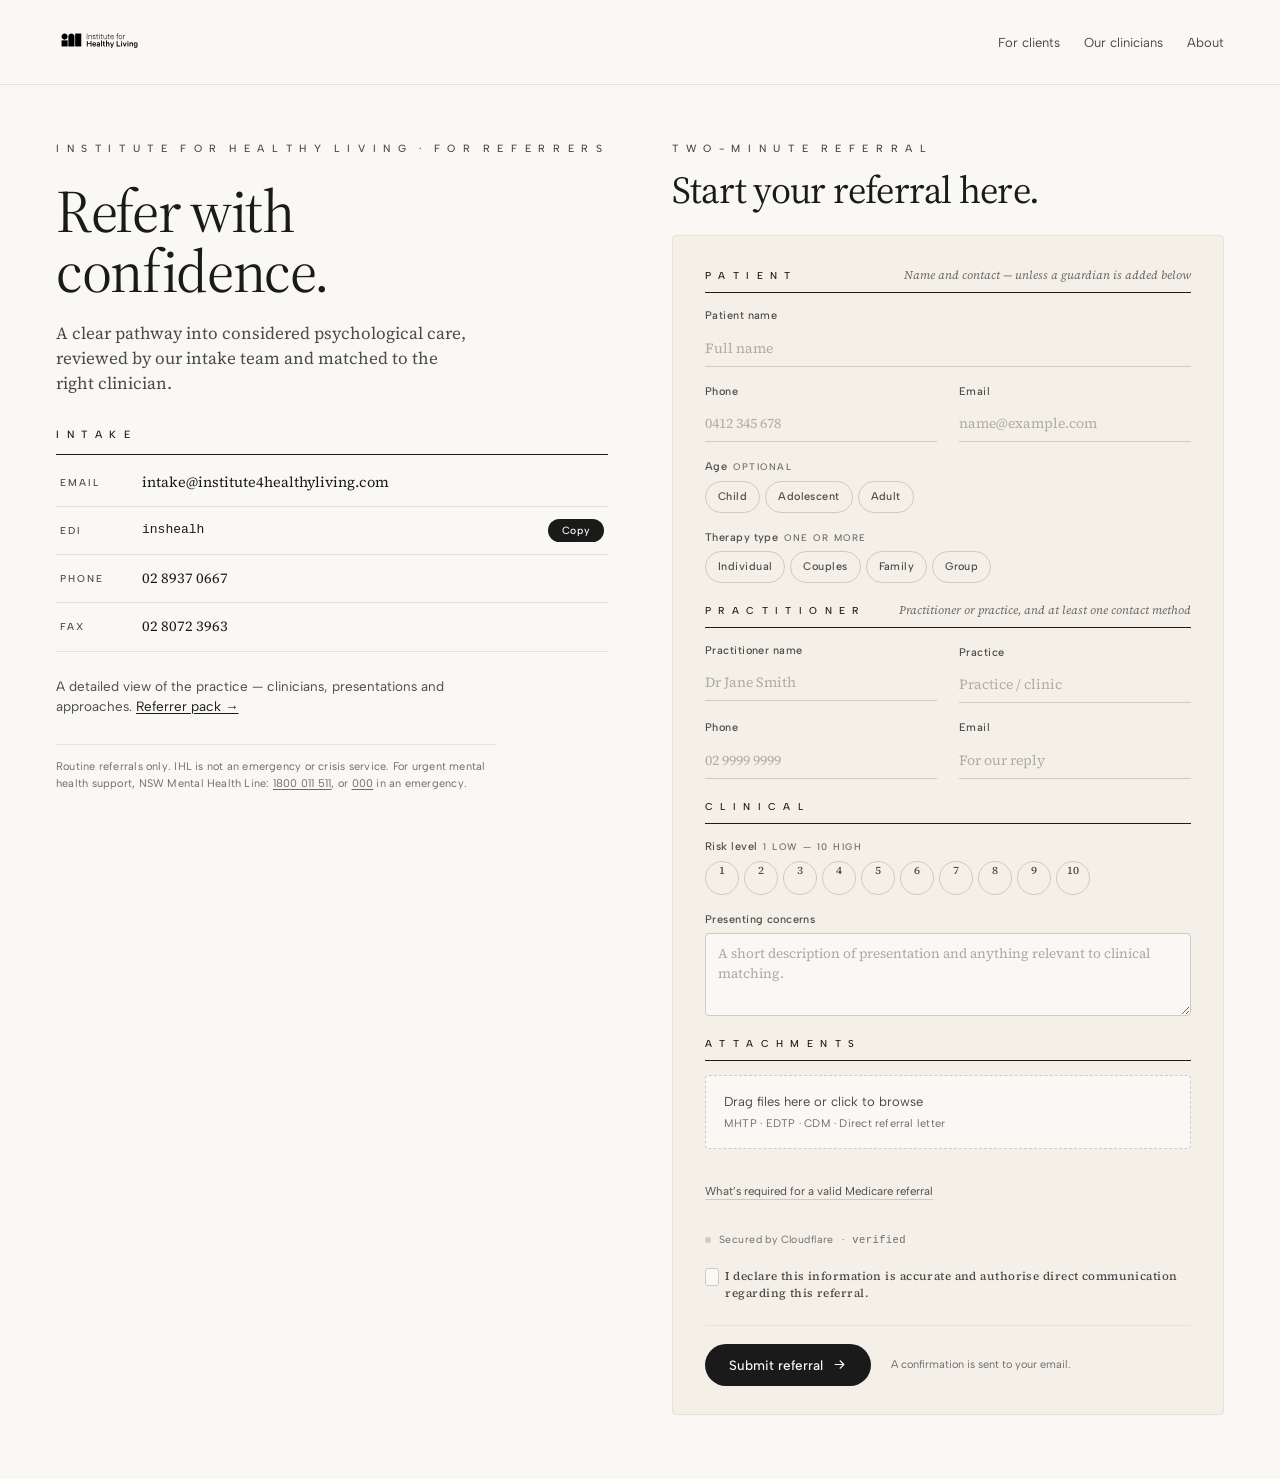
==== index.html @ da4ede5f "Add files via upload" ====
<!doctype html>
<html lang="en-AU">
<head>
<meta charset="utf-8" />
<meta name="viewport" content="width=device-width, initial-scale=1" />
<title>For Referrers — Institute for Healthy Living</title>
<meta name="description" content="A clinical psychology group practice in Bondi Junction. Refer with confidence — a clear pathway into considered psychological care, reviewed by our intake team." />
<link rel="stylesheet" href="colors_and_type.css" />
<script src="https://challenges.cloudflare.com/turnstile/v0/api.js" async defer></script>
<style>
  html, body { margin: 0; background: var(--ihl-paper); }
  body { font-family: var(--sans); color: var(--ihl-ink); }

  .page { min-height: 100vh; max-width: 1320px; margin: 0 auto; }

  .nav { display: flex; align-items: center; justify-content: space-between; padding: 28px 56px 24px; border-bottom: 1px solid var(--ihl-rule); }
  .nav img { height: 24px; }
  .nav nav { display: flex; gap: 24px; }
  .nav nav a { font-size: 13px; color: var(--ihl-ink-soft); text-decoration: none; transition: color 180ms; }
  .nav nav a:hover { color: var(--ihl-ink); }

  .grid { display: grid; grid-template-columns: 1fr 1fr; gap: 64px; padding: 56px 56px 64px; }

  /* LEFT */
  .eyebrow { font-size: 10.5px; letter-spacing: 0.22em; text-transform: uppercase; color: var(--ihl-ink-soft); font-weight: 500; }
  .left .eyebrow { margin-bottom: 24px; }
  .left h1 { font-family: var(--serif); font-weight: 400; font-size: 60px; line-height: 1.0; letter-spacing: -0.022em; margin: 0 0 20px; }
  .left .lede { font-family: var(--serif); font-size: 17px; line-height: 1.45; color: var(--ihl-ink-soft); max-width: 440px; margin: 0 0 32px; }

  .panel { margin-bottom: 24px; }
  .panel-head { font-size: 10.5px; letter-spacing: 0.22em; text-transform: uppercase; font-weight: 500; padding-bottom: 10px; border-bottom: 1px solid var(--ihl-ink); margin-bottom: 4px; }
  .row { display: grid; grid-template-columns: 70px 1fr auto; gap: 12px; padding: 12px 4px; border-bottom: 1px solid var(--ihl-rule); align-items: center; text-decoration: none; color: var(--ihl-ink); cursor: pointer; transition: padding 180ms; }
  .row:hover { padding-left: 8px; }
  .row--copy { cursor: default; }
  .row--copy:hover { padding-left: 4px; }
  .row-label { font-size: 10px; letter-spacing: 0.2em; text-transform: uppercase; color: var(--ihl-ink-soft); font-weight: 500; }
  .row-val { font-family: var(--serif); font-size: 14.5px; }
  .row-val--mono { font-family: var(--mono, ui-monospace, Menlo, monospace); font-size: 13px; }
  .copy-btn {
    background: var(--ihl-ink); color: var(--ihl-paper);
    border: 0; cursor: pointer;
    padding: 5px 12px; border-radius: 999px;
    font-size: 10.5px; font-weight: 500; letter-spacing: 0.06em;
    font-family: var(--sans);
    transition: background 180ms;
    min-width: 56px;
  }
  .copy-btn:hover { background: #000; }

  .pack { font-size: 13.5px; color: var(--ihl-ink-soft); margin: 4px 0 28px; line-height: 1.5; max-width: 440px; }
  .pack a { color: var(--ihl-ink); text-decoration: underline; text-underline-offset: 2px; text-decoration-thickness: 1px; }

  .boundary { padding-top: 14px; border-top: 1px solid var(--ihl-rule); max-width: 440px; font-size: 11px; line-height: 1.5; letter-spacing: 0.02em; color: var(--ihl-ink-mute); }
  .boundary a { color: inherit; text-decoration: underline; text-underline-offset: 2px; }
  .boundary a:hover { color: var(--ihl-ink); }

  /* RIGHT — FORM */
  .form-head { margin-bottom: 24px; }
  .form-eyebrow { font-size: 10.5px; letter-spacing: 0.22em; text-transform: uppercase; color: var(--ihl-ink-soft); font-weight: 500; margin-bottom: 14px; }
  .form-head h2 { font-family: var(--serif); font-weight: 400; font-size: 38px; line-height: 1.05; letter-spacing: -0.02em; margin: 0; }

  form { display: grid; grid-template-columns: 1fr 1fr; column-gap: 22px; row-gap: 16px;
    background: var(--ihl-paper-deep); padding: 28px 32px; border-radius: 4px; border: 1px solid var(--ihl-rule); }
  .f-head { grid-column: 1 / -1; padding-top: 4px; padding-bottom: 8px; border-bottom: 1px solid var(--ihl-ink); display: flex; align-items: baseline; justify-content: space-between; gap: 12px; flex-wrap: wrap; }
  .f-head > span:first-child { font-size: 10px; letter-spacing: 0.22em; text-transform: uppercase; color: var(--ihl-ink); font-weight: 500; }
  .f-head .f-hint { font-family: var(--serif); font-size: 11.5px; line-height: 1.3; letter-spacing: 0; text-transform: none; color: var(--ihl-ink-mute); font-style: italic; font-weight: 400; }
  .f-head + .field { margin-top: -2px; }
  .field { display: flex; flex-direction: column; gap: 5px; }
  .field--full { grid-column: 1 / -1; }
  .field label { font-size: 11px; letter-spacing: 0.04em; color: var(--ihl-ink-soft); font-weight: 500; display: inline-flex; gap: 6px; align-items: baseline; }
  .field .opt { font-size: 9.5px; letter-spacing: 0.16em; text-transform: uppercase; color: var(--ihl-ink-mute); }
  .field input[type="text"], .field input[type="tel"], .field input[type="email"] {
    background: transparent; border: 0; border-bottom: 1px solid var(--ihl-rule-strong);
    padding: 8px 0; font-family: var(--serif); font-size: 14px; color: var(--ihl-ink);
    outline: none; transition: border-color 180ms;
  }
  .field input::placeholder { color: var(--ihl-ink-mute); opacity: 0.5; }
  .field input:focus { border-bottom-color: var(--ihl-ink); }

  .seg { display: inline-flex; gap: 5px; flex-wrap: wrap; }
  .chip { display: inline-flex; padding: 6px 12px; border: 1px solid var(--ihl-rule-strong); border-radius: 999px; font-size: 11.5px; color: var(--ihl-ink-soft); cursor: pointer; transition: 180ms; }
  .chip input { display: none; }
  .chip:hover { border-color: var(--ihl-ink); color: var(--ihl-ink); }
  .chip:has(input:checked) { background: var(--ihl-ink); color: var(--ihl-paper); border-color: var(--ihl-ink); }

  .risk { display: flex; gap: 5px; flex-wrap: wrap; }
  .risk-chip { display: inline-flex; align-items: center; justify-content: center; width: 34px; height: 34px; border: 1px solid var(--ihl-rule-strong); border-radius: 999px; font-family: var(--serif); font-size: 13px; color: var(--ihl-ink-soft); cursor: pointer; transition: 180ms; }
  .risk-chip input { display: none; }
  .risk-chip:hover { border-color: var(--ihl-ink); color: var(--ihl-ink); }
  .risk-chip:has(input:checked) { background: var(--ihl-ink); color: var(--ihl-paper); border-color: var(--ihl-ink); }

  .field textarea {
    background: var(--ihl-paper); border: 1px solid var(--ihl-rule-strong); padding: 10px 12px;
    font-family: var(--serif); font-size: 13.5px; line-height: 1.5; color: var(--ihl-ink);
    outline: none; border-radius: 4px; resize: vertical; min-height: 80px; transition: border-color 180ms;
  }
  .field textarea::placeholder { color: var(--ihl-ink-mute); opacity: 0.55; }
  .field textarea:focus { border-color: var(--ihl-ink); }

  .drop { display: flex; align-items: center; gap: 10px; cursor: pointer; background: var(--ihl-paper); border: 1px dashed var(--ihl-rule-strong); border-radius: 4px; padding: 16px 18px; color: var(--ihl-ink-soft); transition: 180ms; }
  .drop:hover, .drop.is-drag { border-color: var(--ihl-ink); color: var(--ihl-ink); }
  .drop-1 { font-size: 13px; }
  .drop-2 { font-size: 11px; color: var(--ihl-ink-mute); letter-spacing: 0.02em; margin-top: 2px; }
  .files { list-style: none; margin: 8px 0 0; padding: 0; display: flex; flex-direction: column; gap: 3px; }
  .files li { display: flex; justify-content: space-between; padding: 5px 10px; background: var(--ihl-paper); border: 1px solid var(--ihl-rule); border-radius: 4px; font-size: 12px; }
  .files button { background: transparent; border: 0; cursor: pointer; color: var(--ihl-ink-mute); font-size: 15px; line-height: 1; }
  .files button:hover { color: var(--ihl-ink); }

  .guide { margin: 10px 0 0; }
  .guide summary { list-style: none; cursor: pointer; display: inline-block; font-size: 11.5px; color: var(--ihl-ink-soft); padding: 3px 0; }
  .guide summary::-webkit-details-marker { display: none; } .guide summary::marker { content: ""; }
  .guide summary span { border-bottom: 1px solid var(--ihl-rule-strong); padding-bottom: 1px; transition: border-color 180ms; }
  .guide summary:hover span { border-bottom-color: var(--ihl-ink); }
  .guide-body { margin-top: 10px; padding: 14px 18px; background: var(--ihl-paper); border-radius: 4px; max-width: 540px; }
  .guide-body p { margin: 0 0 8px; font-family: var(--serif); font-size: 13px; line-height: 1.5; color: var(--ihl-ink); }
  .guide-refs { margin: 10px 0 0 !important; padding-top: 10px; border-top: 1px solid var(--ihl-rule); font-family: var(--sans) !important; font-size: 11px !important; color: var(--ihl-ink-mute) !important; letter-spacing: 0.02em; }
  .guide-refs a { color: var(--ihl-ink); text-decoration: underline; text-underline-offset: 2px; }

  /* Confirmation block — ack checkbox + visible turnstile */
  .turnstile-row { display: flex; flex-direction: column; align-items: flex-start; gap: 8px; margin-top: 4px; }
  .cf-turnstile { min-height: 0; }
  .sec-meta {
    display: inline-flex; align-items: center; gap: 8px;
    font-size: 10.5px; letter-spacing: 0.04em;
    color: var(--ihl-ink-mute); font-family: var(--sans);
  }
  .sec-meta::before {
    content: ""; display: inline-block; width: 6px; height: 6px;
    border-radius: 999px; background: var(--ihl-rule-strong);
  }
  .sec-meta.is-verified::before { background: #2D4E37; }
  .sec-meta .ip { font-family: var(--mono, ui-monospace, Menlo, monospace); }

  /* Guardian section — shown only for child / adolescent */
  .guardian { display: none; }
  .guardian.is-shown { display: contents; }

  /* Risk 7+ notice */
  .risk-notice {
    display: none;
    margin: 10px 0 0;
    padding: 10px 14px;
    background: var(--ihl-paper);
    border: 1px solid var(--ihl-rule-strong);
    border-left: 3px solid var(--ihl-ink);
    border-radius: 0 4px 4px 0;
    font-family: var(--serif);
    font-size: 12px;
    line-height: 1.45;
    color: var(--ihl-ink);
  }
  .risk-notice.is-shown { display: block; }
  .risk-notice strong { font-weight: 500; }

  .ack {
    display: grid;
    grid-template-columns: 20px 1fr;
    gap: 12px;
    align-items: flex-start;
    cursor: pointer;
    padding: 2px 0;
  }
  .ack input[type="checkbox"] { position: absolute; opacity: 0; width: 20px; height: 20px; cursor: pointer; }
  .ack-box {
    width: 18px; height: 18px;
    border: 1px solid var(--ihl-rule-strong);
    border-radius: 3px;
    background: var(--ihl-paper);
    transition: 180ms;
    display: flex; align-items: center; justify-content: center;
    margin-top: 1px;
  }
  .ack-box::after {
    content: "";
    width: 9px; height: 5px;
    border-left: 2px solid var(--ihl-paper);
    border-bottom: 2px solid var(--ihl-paper);
    transform: rotate(-45deg) translate(1px, -1px);
    opacity: 0;
    transition: opacity 120ms;
  }
  .ack:hover .ack-box { border-color: var(--ihl-ink); }
  .ack input:checked + .ack-box { background: var(--ihl-ink); border-color: var(--ihl-ink); }
  .ack input:checked + .ack-box::after { opacity: 1; }
  .ack input:focus-visible + .ack-box { outline: 2px solid var(--ihl-ink); outline-offset: 2px; }
  .ack-text { font-family: var(--serif); font-size: 11.5px; line-height: 1.5; color: var(--ihl-ink-soft); }

  /* Honeypot — visually hidden but available to bots */
  .hp { position: absolute; left: -10000px; width: 1px; height: 1px; overflow: hidden; }

  .submit-row { grid-column: 1 / -1; margin-top: 4px; padding-top: 18px; border-top: 1px solid var(--ihl-rule); display: flex; align-items: center; gap: 20px; flex-wrap: wrap; }
  .submit-btn {
    display: inline-flex; align-items: center; gap: 9px;
    background: var(--ihl-ink); color: var(--ihl-paper); border: 0; cursor: pointer;
    padding: 13px 24px; border-radius: 999px; font-size: 13.5px; font-weight: 500; font-family: var(--sans);
    transition: gap 220ms cubic-bezier(0.2,0,0,1), background 180ms;
  }
  .submit-btn:hover { background: #000; gap: 13px; }
  .submit-meta { font-size: 11px; color: var(--ihl-ink-mute); }

  .success { display: none; padding: 32px; background: var(--ihl-paper-deep); border: 1px solid var(--ihl-rule); border-radius: 4px; }
  .success.is-on { display: block; }
  .success .eyebrow { margin-bottom: 16px; }
  .success h2 { font-family: var(--serif); font-weight: 400; font-size: 32px; letter-spacing: -0.02em; margin: 0 0 12px; }
  .success p { font-family: var(--serif); font-size: 15px; line-height: 1.55; color: var(--ihl-ink-soft); margin: 0 0 10px; max-width: 480px; }
  .success .again { display: inline-block; margin-top: 14px; font-size: 13px; color: var(--ihl-ink); text-decoration: none; border-bottom: 1px solid var(--ihl-ink); padding-bottom: 2px; }
  .success .again:hover { opacity: 0.65; }
  form.is-hidden { display: none; }

  @media (max-width: 960px) {
    .grid { grid-template-columns: 1fr; gap: 48px; padding: 32px 24px 48px; }
    .nav { padding: 20px 24px; }
    .nav nav { display: none; }
    .left h1 { font-size: 48px; }
    form { grid-template-columns: 1fr; padding: 24px; }
    .field { grid-column: 1 / -1; }
  }
</style>
</head>
<body>
<div class="page">
  <header class="nav">
    <a href="/" aria-label="Institute for Healthy Living"><img src="assets/logo/IHL_Logo_Black.svg" alt="Institute for Healthy Living" /></a>
    <nav>
      <a href="/for-clients">For clients</a>
      <a href="/our-clinicians">Our clinicians</a>
      <a href="/about">About</a>
    </nav>
  </header>

  <div class="grid">
    <!-- LEFT -->
    <section class="left">
      <div class="eyebrow">I N S T I T U T E&nbsp;&nbsp;F O R&nbsp;&nbsp;H E A L T H Y&nbsp;&nbsp;L I V I N G&nbsp;&nbsp;·&nbsp;&nbsp;F O R&nbsp;&nbsp;R E F E R R E R S</div>
      <h1>Refer with<br/>confidence.</h1>
      <p class="lede">A clear pathway into considered psychological care, reviewed by our intake team and matched to the right clinician.</p>

      <div class="panel">
        <div class="panel-head">I N T A K E</div>
        <a href="mailto:intake@institute4healthyliving.com" class="row">
          <div class="row-label">Email</div>
          <div class="row-val">intake@institute4healthyliving.com</div>
        </a>
        <div class="row row--copy">
          <div class="row-label">EDI</div>
          <div class="row-val row-val--mono">inshealh</div>
          <button type="button" class="copy-btn" id="copy-edi" aria-label="Copy HealthLink EDI">Copy</button>
        </div>
        <a href="tel:+61289370667" class="row">
          <div class="row-label">Phone</div>
          <div class="row-val">02 8937 0667</div>
        </a>
        <a href="tel:+61280723963" class="row">
          <div class="row-label">Fax</div>
          <div class="row-val">02 8072 3963</div>
        </a>
      </div>

      <p class="pack">A detailed view of the practice — clinicians, presentations and approaches. <a href="pack.html" target="_blank" rel="noopener">Referrer pack →</a></p>

      <p class="boundary">Routine referrals only. IHL is not an emergency or crisis service. For urgent mental health support, NSW Mental Health Line: <a href="tel:1800011511">1800&nbsp;011&nbsp;511</a>, or <a href="tel:000">000</a> in an emergency.</p>
    </section>

    <!-- RIGHT — FORM -->
    <section class="right">
      <header class="form-head">
        <div class="form-eyebrow">T W O&nbsp;-&nbsp;M I N U T E&nbsp;&nbsp;R E F E R R A L</div>
        <h2>Start your referral here.</h2>
      </header>

      <form id="referral-form" novalidate>
        <div class="f-head"><span>P A T I E N T</span><span class="f-hint">Name and contact — unless a guardian is added below</span></div>
        <div class="field field--full">
          <label for="pname">Patient name</label>
          <input id="pname" name="pname" type="text" placeholder="Full name" required />
        </div>
        <div class="field"><label for="pphone">Phone</label><input id="pphone" name="pphone" type="tel" placeholder="0412 345 678" /></div>
        <div class="field"><label for="pemail">Email</label><input id="pemail" name="pemail" type="email" placeholder="name@example.com" /></div>
        <div class="field field--full">
          <label>Age <span class="opt">optional</span></label>
          <div class="seg" role="radiogroup" aria-label="Age">
            <label class="chip"><input type="radio" name="age" value="child" /><span>Child</span></label>
            <label class="chip"><input type="radio" name="age" value="adolescent" /><span>Adolescent</span></label>
            <label class="chip"><input type="radio" name="age" value="adult" /><span>Adult</span></label>
          </div>
        </div>
        <div class="guardian" id="guardian">
          <div class="f-head"><span>P A R E N T &nbsp;·&nbsp; G U A R D I A N</span><span class="f-hint">Name and phone required — we may need to call</span></div>
          <div class="field field--full">
            <label for="gname">Guardian name</label>
            <input id="gname" name="gname" type="text" placeholder="Full name" />
          </div>
          <div class="field"><label for="gphone">Phone</label><input id="gphone" name="gphone" type="tel" placeholder="0412 345 678" /></div>
          <div class="field"><label for="gemail">Email</label><input id="gemail" name="gemail" type="email" placeholder="name@example.com" /></div>
        </div>
        <div class="field field--full">
          <label>Therapy type <span class="opt">one or more</span></label>
          <div class="seg" role="group" aria-label="Therapy type">
            <label class="chip"><input type="checkbox" name="therapy" value="individual" /><span>Individual</span></label>
            <label class="chip"><input type="checkbox" name="therapy" value="couples" /><span>Couples</span></label>
            <label class="chip"><input type="checkbox" name="therapy" value="family" /><span>Family</span></label>
            <label class="chip"><input type="checkbox" name="therapy" value="group" /><span>Group</span></label>
          </div>
        </div>

        <div class="f-head"><span>P R A C T I T I O N E R</span><span class="f-hint">Practitioner or practice, and at least one contact method</span></div>
        <div class="field"><label for="rname">Practitioner name</label><input id="rname" name="rname" type="text" placeholder="Dr Jane Smith" /></div>
        <div class="field"><label for="rpract">Practice</label><input id="rpract" name="rpract" type="text" placeholder="Practice / clinic" /></div>
        <div class="field"><label for="rphone">Phone</label><input id="rphone" name="rphone" type="tel" placeholder="02 9999 9999" /></div>
        <div class="field"><label for="remail">Email</label><input id="remail" name="remail" type="email" placeholder="For our reply" /></div>

        <div class="f-head"><span>C L I N I C A L</span></div>
        <div class="field field--full">
          <label>Risk level <span class="opt">1 low — 10 high</span></label>
          <div class="risk" role="radiogroup" aria-label="Risk level">
            <label class="risk-chip"><input type="radio" name="risk" value="1" /><span>1</span></label>
            <label class="risk-chip"><input type="radio" name="risk" value="2" /><span>2</span></label>
            <label class="risk-chip"><input type="radio" name="risk" value="3" /><span>3</span></label>
            <label class="risk-chip"><input type="radio" name="risk" value="4" /><span>4</span></label>
            <label class="risk-chip"><input type="radio" name="risk" value="5" /><span>5</span></label>
            <label class="risk-chip"><input type="radio" name="risk" value="6" /><span>6</span></label>
            <label class="risk-chip"><input type="radio" name="risk" value="7" /><span>7</span></label>
            <label class="risk-chip"><input type="radio" name="risk" value="8" /><span>8</span></label>
            <label class="risk-chip"><input type="radio" name="risk" value="9" /><span>9</span></label>
            <label class="risk-chip"><input type="radio" name="risk" value="10" /><span>10</span></label>
          </div>
          <div class="risk-notice" id="risk-notice">
            <strong>For risk 7 or higher</strong> — please provide your direct mobile in the Practitioner section above. We may need to call you regarding this patient.
          </div>
        </div>
        <div class="field field--full">
          <label for="concerns">Presenting concerns</label>
          <textarea id="concerns" name="concerns" rows="3" placeholder="A short description of presentation and anything relevant to clinical matching."></textarea>
        </div>

        <div class="f-head"><span>A T T A C H M E N T S</span></div>
        <div class="field field--full">
          <div class="drop" id="drop" tabindex="0" role="button" aria-label="Attach files">
            <input id="file-input" type="file" multiple hidden />
            <div>
              <div class="drop-1">Drag files here or click to browse</div>
              <div class="drop-2">MHTP · EDTP · CDM · Direct referral letter</div>
            </div>
          </div>
          <ul class="files" id="file-list"></ul>
          <details class="guide">
            <summary><span>What’s required for a valid Medicare referral</span></summary>
            <div class="guide-body">
              <p>A valid Medicare referral includes patient name, date of birth and address; symptoms or diagnosis; current medications; the number of treatment services; and a statement on whether the patient has an MHTP or PAMP. Signed and dated by the referring practitioner.</p>
              <p class="guide-refs">Reference: <a href="https://www.servicesaustralia.gov.au/allied-health-referrals-for-mental-health-treatment-services" target="_blank" rel="noopener">Services Australia</a></p>
            </div>
          </details>
        </div>

        <div class="field field--full turnstile-row">
          <div class="cf-turnstile" data-sitekey="1x00000000000000000000AA" data-theme="light" data-size="normal" data-callback="onTurnstileSuccess"></div>
          <div class="sec-meta" id="sec-meta"><span>Secured by Cloudflare</span><span aria-hidden="true">·</span><span class="ip" id="client-ip">verifying…</span></div>
        </div>
        <div class="field field--full">
          <label class="ack">
            <input type="checkbox" id="ack" name="ack" required />
            <span class="ack-box" aria-hidden="true"></span>
            <span class="ack-text">I declare this information is accurate and authorise direct communication regarding this referral.</span>
          </label>
        </div>

        <div class="hp" aria-hidden="true">
          <label>Leave blank<input type="text" name="website" tabindex="-1" autocomplete="off" /></label>
        </div>

        <div class="submit-row">
          <button type="submit" class="submit-btn">
            <span>Submit referral</span>
            <svg width="15" height="15" viewBox="0 0 24 24" fill="none" stroke="currentColor" stroke-width="1.75" stroke-linecap="round" stroke-linejoin="round"><path d="M5 12h14M13 6l6 6-6 6"/></svg>
          </button>
          <span class="submit-meta">A confirmation is sent to your email.</span>
        </div>
      </form>

      <div class="success" id="success" aria-live="polite">
        <div class="eyebrow">R E C E I V E D</div>
        <h2>Thank you.</h2>
        <p>Your referral has been received. Our intake team will review it and respond promptly — typically within one business day.</p>
        <p>A copy of your submission has been sent to your inbox.</p>
        <a href="#" class="again" id="again">Submit another referral</a>
      </div>
    </section>
  </div>
</div>

<script>
  // EDI copy
  (function () {
    var btn = document.getElementById('copy-edi');
    if (!btn) return;
    btn.addEventListener('click', function () {
      try { navigator.clipboard.writeText('inshealh'); } catch (e) {}
      var orig = btn.textContent;
      btn.textContent = 'Copied';
      setTimeout(function () { btn.textContent = orig; }, 1400);
    });
  })();

  // File upload — drag/drop + click-to-browse
  (function () {
    var drop = document.getElementById('drop');
    var input = document.getElementById('file-input');
    var list = document.getElementById('file-list');
    var files = [];
    var MAX = 6;

    function render() {
      list.innerHTML = '';
      files.forEach(function (f, i) {
        var li = document.createElement('li');
        var nm = document.createElement('span');
        nm.textContent = f.name + ' · ' + (f.size > 1024 * 1024 ? (f.size / 1024 / 1024).toFixed(1) + ' MB' : Math.round(f.size / 1024) + ' KB');
        var rm = document.createElement('button');
        rm.type = 'button'; rm.innerHTML = '&times;';
        rm.setAttribute('aria-label', 'Remove ' + f.name);
        rm.addEventListener('click', function (e) { e.stopPropagation(); files.splice(i, 1); render(); });
        li.appendChild(nm); li.appendChild(rm);
        list.appendChild(li);
      });
    }
    function addFiles(fl) {
      if (!fl) return;
      for (var i = 0; i < fl.length && files.length < MAX; i++) files.push(fl[i]);
      render();
    }
    drop.addEventListener('click', function () { input.click(); });
    drop.addEventListener('keydown', function (e) { if (e.key === 'Enter' || e.key === ' ') { e.preventDefault(); input.click(); } });
    input.addEventListener('change', function () { addFiles(input.files); input.value = ''; });
    ['dragenter', 'dragover'].forEach(function (ev) { drop.addEventListener(ev, function (e) { e.preventDefault(); drop.classList.add('is-drag'); }); });
    ['dragleave', 'drop'].forEach(function (ev) { drop.addEventListener(ev, function (e) { e.preventDefault(); drop.classList.remove('is-drag'); }); });
    drop.addEventListener('drop', function (e) { e.preventDefault(); if (e.dataTransfer && e.dataTransfer.files) addFiles(e.dataTransfer.files); });
  })();

  // Submit — validate + show success
  // TODO (backend): replace the success-only handler with a POST to your intake endpoint.
  (function () {
    var form = document.getElementById('referral-form');
    var success = document.getElementById('success');
    var again = document.getElementById('again');
    form.addEventListener('submit', function (e) {
      e.preventDefault();

      // Honeypot — if a bot filled the hidden field, silently drop
      if (form.elements['website'] && form.elements['website'].value !== '') return;

      if (!form.checkValidity()) { form.reportValidity(); return; }

      var pphone = form.pphone.value.trim();
      var pemail = form.pemail.value.trim();
      var guardian = document.getElementById('guardian');
      var hasGuardian = guardian && guardian.classList.contains('is-shown');

      if (!hasGuardian && !pphone && !pemail) {
        form.pphone.focus();
        alert('Please provide a patient phone number or email — at least one is required.');
        return;
      }

      if (hasGuardian) {
        var gname = form.gname.value.trim();
        var gphone = form.gphone.value.trim();
        if (!gname) {
          form.gname.focus();
          alert('Please provide the parent or guardian name.');
          return;
        }
        if (!gphone) {
          form.gphone.focus();
          alert('Please provide the parent or guardian phone number — a phone is required for child or adolescent referrals.');
          return;
        }
      }

      var rname = form.rname.value.trim();
      var rpract = form.rpract.value.trim();
      if (!rname && !rpract) {
        form.rname.focus();
        alert('Please provide a practitioner name or practice name.');
        return;
      }

      var rphone = form.rphone.value.trim();
      var remail = form.remail.value.trim();
      if (!rphone && !remail) {
        form.rphone.focus();
        alert('Please provide your phone number or email — at least one is required.');
        return;
      }

      var therapy = form.querySelector('input[name="therapy"]:checked');
      if (!therapy) { alert('Please choose at least one therapy type.'); return; }

      // High-risk requires direct practitioner phone
      var riskEl = form.querySelector('input[name="risk"]:checked');
      if (riskEl && parseInt(riskEl.value, 10) >= 7 && !rphone) {
        form.rphone.focus();
        alert('For risk levels 7 and above, please provide your direct phone number so we can reach you regarding this patient.');
        return;
      }

      // Cloudflare Turnstile token (visible — required to submit)
      var turnstileEl = form.querySelector('[name="cf-turnstile-response"]');
      var turnstileToken = turnstileEl ? turnstileEl.value : '';
      if (!turnstileToken) { alert('Please complete the security check.'); return; }

      // TODO (backend): POST FormData + turnstileToken to your intake endpoint.
      // The backend should verify the token against Cloudflare's siteverify API
      // before treating the submission as valid.

      form.classList.add('is-hidden');
      success.classList.add('is-on');
      success.scrollIntoView({ behavior: 'smooth', block: 'start' });
    });
    again.addEventListener('click', function (e) {
      e.preventDefault();
      form.reset();
      var g = document.getElementById('guardian');
      if (g) g.classList.remove('is-shown');
      var rn = document.getElementById('risk-notice');
      if (rn) rn.classList.remove('is-shown');
      form.classList.remove('is-hidden');
      success.classList.remove('is-on');
      form.scrollIntoView({ behavior: 'smooth', block: 'start' });
    });
  })();

  // Guardian section toggle — show for child / adolescent
  (function () {
    var form = document.getElementById('referral-form');
    var guardian = document.getElementById('guardian');
    if (!form || !guardian) return;
    form.querySelectorAll('input[name="age"]').forEach(function (r) {
      r.addEventListener('change', function () {
        if (r.checked && (r.value === 'child' || r.value === 'adolescent')) {
          guardian.classList.add('is-shown');
        } else if (r.checked && r.value === 'adult') {
          guardian.classList.remove('is-shown');
        }
      });
    });
  })();

  // Risk 7+ notice toggle
  (function () {
    var form = document.getElementById('referral-form');
    var notice = document.getElementById('risk-notice');
    if (!form || !notice) return;
    form.querySelectorAll('input[name="risk"]').forEach(function (r) {
      r.addEventListener('change', function () {
        if (r.checked && parseInt(r.value, 10) >= 7) {
          notice.classList.add('is-shown');
        } else if (r.checked && parseInt(r.value, 10) < 7) {
          notice.classList.remove('is-shown');
        }
      });
    });
  })();
</script>

<script>
  // Fetch the client IP for the security strip + flip the verified dot when
  // Turnstile finishes. Both are presentational — the real token check happens
  // server-side at /siteverify.
  (function () {
    var ipEl = document.getElementById('client-ip');
    var meta = document.getElementById('sec-meta');
    if (ipEl) {
      fetch('https://api.ipify.org?format=json')
        .then(function (r) { return r.json(); })
        .then(function (d) { ipEl.textContent = d.ip || 'verified'; })
        .catch(function () { ipEl.textContent = 'verified'; });
    }
    window.onTurnstileSuccess = function () {
      if (meta) meta.classList.add('is-verified');
    };
  })();
</script>
</body>
</html>
---- colors_and_type.css ----
/* =============================================================
   Institute for Healthy Living — Design Tokens
   Colors, type, spacing, radii, shadows.
   Anchor reference: V28 GP Referrer Pack.
   ============================================================= */

/* -------------------------------------------------------------
   FONTS
   The brand uses two type families:
     - Family (serif, display)  — substituted with Source Serif 4
     - Calibre (sans, body/UI)  — substituted with Albert Sans
   Substitutions flagged in README. Replace @import with self-hosted
   files in /fonts when licensed copies are supplied.
   ------------------------------------------------------------- */
@import url("https://fonts.googleapis.com/css2?family=Source+Serif+4:ital,opsz,wght@0,8..60,300..700;1,8..60,300..700&family=Albert+Sans:ital,wght@0,300..700;1,300..700&display=swap");

:root {
  /* ---------- Brand colours ----------
     Primary forest green = the IHL logo colour. Everything else
     in the palette is built around it. Never use pure black or
     pure white — always the warm near-equivalents below. */
  --ihl-forest:        #2D4E37;   /* Primary brand green */
  --ihl-forest-deep:   #1F3826;   /* For pressed/active CTAs, hover dark */
  --ihl-forest-soft:   #3F6249;   /* Optional softer accent (rare) */

  --ihl-paper:         #FAF8F4;   /* Default page background (warm off-white) */
  --ihl-paper-deep:    #F4F0E8;   /* Subtle alt section, table headers */
  --ihl-ink:           #1A1A1A;   /* Body text (near-black, never #000) */
  --ihl-ink-soft:      #4A4A4A;   /* Secondary text, metadata */
  --ihl-ink-mute:      #6B6B6B;   /* Tertiary / captions */

  --ihl-rule:          #E5E2DC;   /* Hairline borders, table rules */
  --ihl-rule-strong:   #CFCBC2;   /* Slightly heavier divider */

  --ihl-cream:         #E8DCA8;   /* Tertiary accent, very sparing */

  /* On-green reverses */
  --ihl-on-forest:     #FAF8F4;   /* Text on forest background */
  --ihl-on-forest-mute:#C9D6CE;   /* Secondary text on forest */

  /* ---------- Semantic surfaces ---------- */
  --bg:                var(--ihl-paper);
  --bg-alt:            var(--ihl-paper-deep);
  --bg-invert:         var(--ihl-forest);
  --fg:                var(--ihl-ink);
  --fg-soft:           var(--ihl-ink-soft);
  --fg-mute:           var(--ihl-ink-mute);
  --fg-invert:         var(--ihl-on-forest);
  --brand:             var(--ihl-forest);
  --brand-deep:        var(--ihl-forest-deep);
  --rule:              var(--ihl-rule);
  --rule-strong:       var(--ihl-rule-strong);
  --accent:            var(--ihl-cream);

  /* ---------- Type families ---------- */
  --serif:  "Source Serif 4", "Family", "Tiempos Text", "GT Sectra",
            Georgia, "Times New Roman", serif;
  --sans:   "Albert Sans", "Calibre", "Inter", -apple-system, BlinkMacSystemFont,
            "Segoe UI", Roboto, "Helvetica Neue", Arial, sans-serif;
  --mono:   "JetBrains Mono", ui-monospace, SFMono-Regular, Menlo, Consolas, monospace;

  /* ---------- Type scale (modular, generous) ---------- */
  --fs-display:  64px;   /* 36–72 in spec; hero serif */
  --fs-h1:       40px;
  --fs-h2:       28px;
  --fs-h3:       18px;
  --fs-body:     16px;
  --fs-small:    14px;
  --fs-caption:  12px;
  --fs-eyebrow:  11px;   /* Uppercase letter-spaced */

  --lh-display:  1.08;
  --lh-heading:  1.18;
  --lh-body:     1.6;
  --lh-tight:    1.3;

  --tracking-eyebrow: 0.22em;   /* The V28 "I N S T I T U T E" pattern */
  --tracking-tight:   -0.01em;
  --tracking-normal:  0;
  --tracking-loose:   0.04em;

  /* ---------- Spacing scale (8pt-ish, with editorial allowance) ---------- */
  --s-0:    0;
  --s-1:    4px;
  --s-2:    8px;
  --s-3:   12px;
  --s-4:   16px;
  --s-5:   24px;
  --s-6:   32px;
  --s-7:   48px;
  --s-8:   64px;
  --s-9:   96px;
  --s-10: 128px;

  /* ---------- Radii ----------
     IHL is editorial — radii are restrained. Buttons get pills
     (~999px); cards and tiles stay square or very lightly rounded. */
  --r-0:   0px;
  --r-1:   2px;     /* Hairline inputs, table cells */
  --r-2:   4px;     /* Cards, panels */
  --r-3:   8px;     /* Generous container */
  --r-pill: 999px;  /* Buttons, badges */

  /* ---------- Borders ---------- */
  --bw-hairline: 1px;
  --bw-rule:     1px;
  --bw-strong:   2px;

  /* ---------- Shadows ----------
     Print-feel system: no glossy drop shadows. Elevation comes
     from hairlines, surfaces, and the warm paper background.
     A single soft shadow exists for modal/popover only. */
  --shadow-0: none;
  --shadow-1: 0 1px 0 var(--rule);                       /* underline-as-shadow */
  --shadow-pop: 0 16px 40px -16px rgba(31, 56, 38, 0.18),
                0 4px 12px -4px rgba(31, 56, 38, 0.10);

  /* ---------- Layout ---------- */
  --max-content: 1200px;
  --max-prose:   680px;
  --gutter:      24px;

  /* ---------- Motion ----------
     IHL prefers restraint — short eases, no bounces, no parallax. */
  --ease-standard:  cubic-bezier(0.2, 0.0, 0.0, 1);
  --ease-emphasis:  cubic-bezier(0.2, 0.0, 0.0, 1);
  --dur-fast:   120ms;
  --dur-base:   180ms;
  --dur-slow:   320ms;
}

/* =============================================================
   BASE + SEMANTIC ELEMENT STYLES
   Apply these by including this file at the top of any artefact.
   ============================================================= */

html, body {
  background: var(--bg);
  color: var(--fg);
  font-family: var(--sans);
  font-size: var(--fs-body);
  line-height: var(--lh-body);
  -webkit-font-smoothing: antialiased;
  text-rendering: optimizeLegibility;
}

* { box-sizing: border-box; }

::selection { background: var(--ihl-forest); color: var(--ihl-on-forest); }

/* ---------- Headings ---------- */
h1, .h1, .display {
  font-family: var(--serif);
  font-weight: 400;
  font-size: var(--fs-display);
  line-height: var(--lh-display);
  letter-spacing: var(--tracking-tight);
  color: var(--fg);
  margin: 0 0 var(--s-5);
  text-wrap: balance;
}
h2, .h2 {
  font-family: var(--serif);
  font-weight: 400;
  font-size: var(--fs-h1);
  line-height: var(--lh-heading);
  letter-spacing: var(--tracking-tight);
  margin: 0 0 var(--s-4);
  text-wrap: balance;
}
h3, .h3 {
  font-family: var(--sans);
  font-weight: 500;
  font-size: var(--fs-h3);
  line-height: var(--lh-heading);
  letter-spacing: var(--tracking-normal);
  margin: 0 0 var(--s-3);
}

/* The V28 signature "section opener" eyebrow:
   I N S T I T U T E   F O R   H E A L T H Y   L I V I N G  ·  R E F E R R E R   G U I D E */
.eyebrow {
  font-family: var(--sans);
  font-weight: 500;
  font-size: var(--fs-eyebrow);
  letter-spacing: var(--tracking-eyebrow);
  text-transform: uppercase;
  color: var(--fg-soft);
}

/* ---------- Body ---------- */
p {
  margin: 0 0 var(--s-4);
  max-width: var(--max-prose);
  text-wrap: pretty;
}
small, .caption {
  font-size: var(--fs-caption);
  color: var(--fg-mute);
  letter-spacing: var(--tracking-loose);
  text-transform: uppercase;
}

/* ---------- Links ---------- */
a {
  color: var(--brand);
  text-decoration: underline;
  text-underline-offset: 3px;
  text-decoration-thickness: 1px;
  transition: color var(--dur-fast) var(--ease-standard);
}
a:hover { color: var(--brand-deep); }

/* ---------- Hairline rule ---------- */
hr, .rule {
  border: 0;
  border-top: var(--bw-hairline) solid var(--rule);
  margin: var(--s-7) 0;
}

/* ---------- Tables (V28 spec/metadata strip) ---------- */
.spec-row {
  display: grid;
  grid-template-columns: 180px 1fr;
  gap: var(--s-4);
  padding: var(--s-3) 0;
  border-bottom: var(--bw-hairline) solid var(--rule);
  font-size: var(--fs-small);
}
.spec-row > dt {
  text-transform: uppercase;
  letter-spacing: var(--tracking-loose);
  color: var(--fg-soft);
  font-weight: 500;
}
.spec-row > dd { margin: 0; color: var(--fg); }
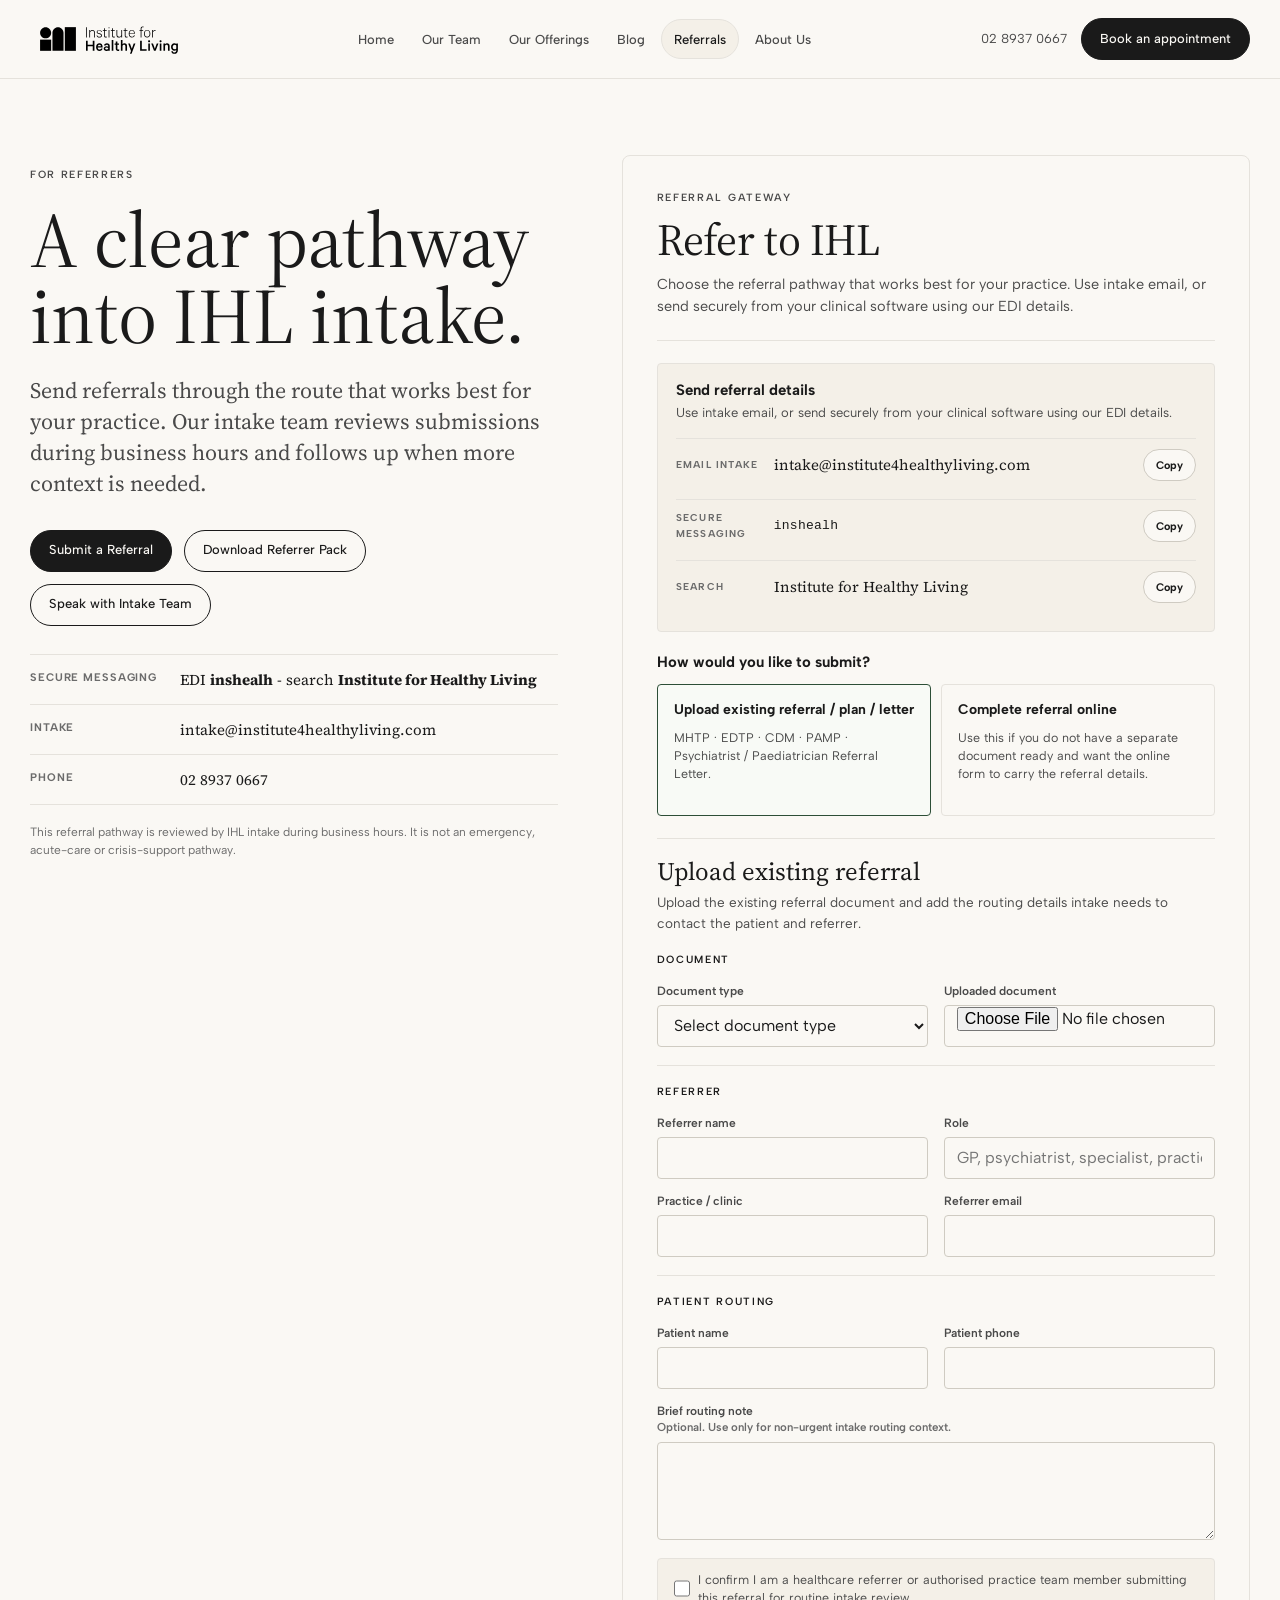
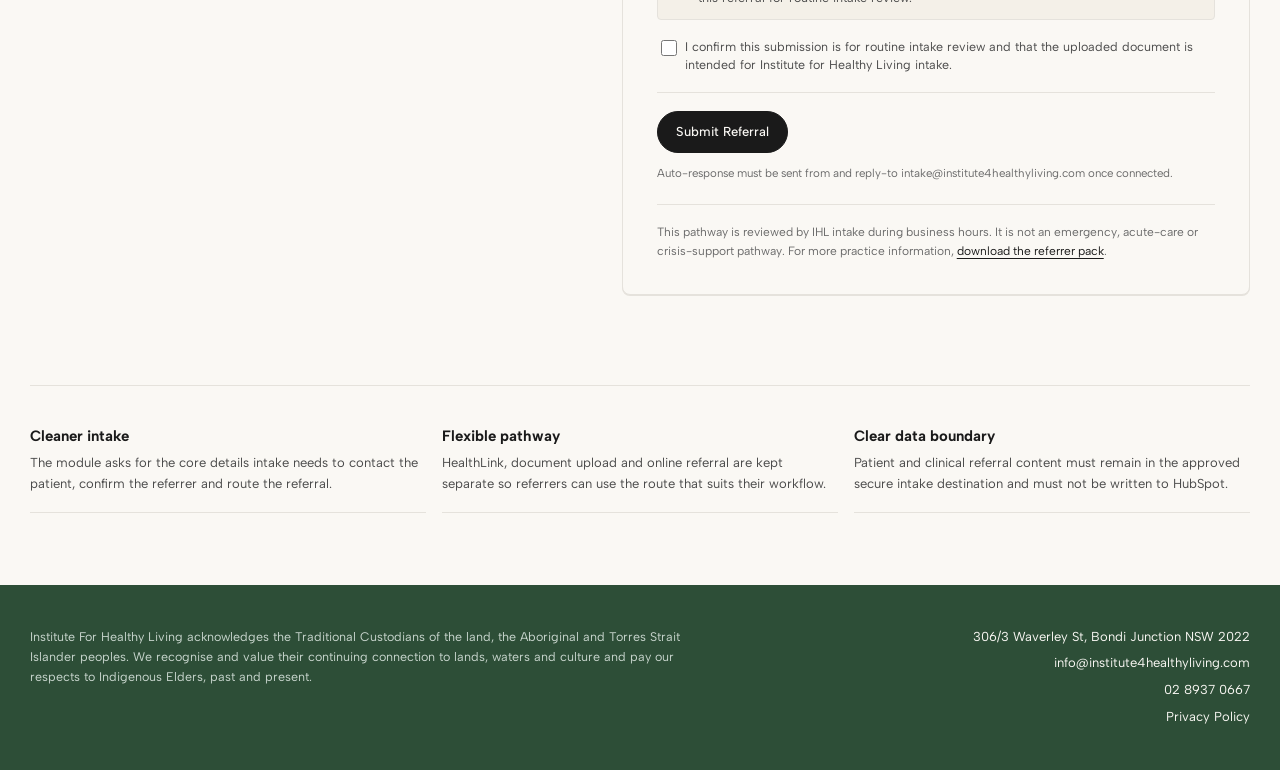
==== commit 5b0fc2e7: "Prepare public referral gateway package" ====
--- a/index.html
+++ b/index.html
@@ -3,582 +3,1247 @@
 <head>
 <meta charset="utf-8" />
 <meta name="viewport" content="width=device-width, initial-scale=1" />
-<title>For Referrers — Institute for Healthy Living</title>
-<meta name="description" content="A clinical psychology group practice in Bondi Junction. Refer with confidence — a clear pathway into considered psychological care, reviewed by our intake team." />
+<title>Referrals | Institute for Healthy Living</title>
+<meta name="description" content="Refer to the Institute for Healthy Living through HealthLink, by uploading an existing referral or plan, or by completing the online referral pathway." />
 <link rel="stylesheet" href="colors_and_type.css" />
-<script src="https://challenges.cloudflare.com/turnstile/v0/api.js" async defer></script>
 <style>
   html, body { margin: 0; background: var(--ihl-paper); }
   body { font-family: var(--sans); color: var(--ihl-ink); }
-
-  .page { min-height: 100vh; max-width: 1320px; margin: 0 auto; }
-
-  .nav { display: flex; align-items: center; justify-content: space-between; padding: 28px 56px 24px; border-bottom: 1px solid var(--ihl-rule); }
-  .nav img { height: 24px; }
-  .nav nav { display: flex; gap: 24px; }
-  .nav nav a { font-size: 13px; color: var(--ihl-ink-soft); text-decoration: none; transition: color 180ms; }
-  .nav nav a:hover { color: var(--ihl-ink); }
-
-  .grid { display: grid; grid-template-columns: 1fr 1fr; gap: 64px; padding: 56px 56px 64px; }
-
-  /* LEFT */
-  .eyebrow { font-size: 10.5px; letter-spacing: 0.22em; text-transform: uppercase; color: var(--ihl-ink-soft); font-weight: 500; }
-  .left .eyebrow { margin-bottom: 24px; }
-  .left h1 { font-family: var(--serif); font-weight: 400; font-size: 60px; line-height: 1.0; letter-spacing: -0.022em; margin: 0 0 20px; }
-  .left .lede { font-family: var(--serif); font-size: 17px; line-height: 1.45; color: var(--ihl-ink-soft); max-width: 440px; margin: 0 0 32px; }
-
-  .panel { margin-bottom: 24px; }
-  .panel-head { font-size: 10.5px; letter-spacing: 0.22em; text-transform: uppercase; font-weight: 500; padding-bottom: 10px; border-bottom: 1px solid var(--ihl-ink); margin-bottom: 4px; }
-  .row { display: grid; grid-template-columns: 70px 1fr auto; gap: 12px; padding: 12px 4px; border-bottom: 1px solid var(--ihl-rule); align-items: center; text-decoration: none; color: var(--ihl-ink); cursor: pointer; transition: padding 180ms; }
-  .row:hover { padding-left: 8px; }
-  .row--copy { cursor: default; }
-  .row--copy:hover { padding-left: 4px; }
-  .row-label { font-size: 10px; letter-spacing: 0.2em; text-transform: uppercase; color: var(--ihl-ink-soft); font-weight: 500; }
-  .row-val { font-family: var(--serif); font-size: 14.5px; }
-  .row-val--mono { font-family: var(--mono, ui-monospace, Menlo, monospace); font-size: 13px; }
+  a { color: inherit; }
+  button, input, select, textarea { font: inherit; }
+  button { cursor: pointer; }
+
+  .skip-link {
+    position: absolute;
+    left: 16px;
+    top: -80px;
+    z-index: 100;
+    background: var(--ihl-ink);
+    color: var(--ihl-paper);
+    padding: 10px 14px;
+    border-radius: var(--r-2);
+    text-decoration: none;
+    transition: top var(--dur-fast) var(--ease-standard);
+  }
+  .skip-link:focus { top: 16px; }
+
+  .site-header {
+    position: sticky;
+    top: 0;
+    z-index: 50;
+    background: rgba(250, 248, 244, 0.94);
+    backdrop-filter: saturate(140%) blur(12px);
+    border-bottom: 1px solid var(--ihl-rule);
+  }
+  .nav-inner {
+    width: min(1220px, calc(100% - 48px));
+    min-height: 78px;
+    margin: 0 auto;
+    display: flex;
+    align-items: center;
+    justify-content: space-between;
+    gap: 24px;
+  }
+  .brand {
+    display: inline-flex;
+    align-items: center;
+    flex: 0 0 auto;
+    text-decoration: none;
+  }
+  .brand img {
+    display: block;
+    width: 158px;
+    height: auto;
+  }
+  .primary-nav {
+    display: flex;
+    align-items: center;
+    justify-content: center;
+    gap: 4px;
+    flex: 1 1 auto;
+  }
+  .nav-link,
+  .nav-group > a {
+    display: inline-flex;
+    align-items: center;
+    min-height: 40px;
+    padding: 0 12px;
+    border-radius: 999px;
+    color: var(--ihl-ink-soft);
+    font-size: 13px;
+    font-weight: 500;
+    line-height: 1;
+    text-decoration: none;
+    white-space: nowrap;
+  }
+  .nav-link:hover,
+  .nav-group:hover > a,
+  .nav-group:focus-within > a {
+    color: var(--ihl-ink);
+    background: var(--ihl-paper-deep);
+  }
+  .nav-link.is-active {
+    color: var(--ihl-ink);
+    background: var(--ihl-paper-deep);
+    border: 1px solid var(--ihl-rule);
+  }
+  .nav-group {
+    position: relative;
+    display: inline-flex;
+  }
+  .nav-dropdown {
+    position: absolute;
+    top: calc(100% + 8px);
+    left: 0;
+    min-width: 214px;
+    display: grid;
+    gap: 2px;
+    padding: 8px;
+    background: var(--ihl-paper);
+    border: 1px solid var(--ihl-rule);
+    border-radius: var(--r-3);
+    box-shadow: var(--shadow-pop);
+    opacity: 0;
+    pointer-events: none;
+    transform: translateY(-4px);
+    transition: opacity var(--dur-fast) var(--ease-standard), transform var(--dur-fast) var(--ease-standard);
+  }
+  .nav-group:hover .nav-dropdown,
+  .nav-group:focus-within .nav-dropdown {
+    opacity: 1;
+    pointer-events: auto;
+    transform: translateY(0);
+  }
+  .nav-dropdown a {
+    padding: 10px 12px;
+    border-radius: var(--r-2);
+    color: var(--ihl-ink-soft);
+    font-size: 13px;
+    text-decoration: none;
+    white-space: nowrap;
+  }
+  .nav-dropdown a:hover,
+  .nav-dropdown a:focus {
+    color: var(--ihl-ink);
+    background: var(--ihl-paper-deep);
+    outline: none;
+  }
+  .nav-actions {
+    display: inline-flex;
+    align-items: center;
+    gap: 14px;
+    flex: 0 0 auto;
+  }
+  .phone-link {
+    color: var(--ihl-ink-soft);
+    font-size: 13px;
+    text-decoration: none;
+    white-space: nowrap;
+  }
+  .phone-link:hover { color: var(--ihl-ink); }
+  .book-link,
+  .button-primary,
+  .button-secondary {
+    display: inline-flex;
+    align-items: center;
+    justify-content: center;
+    min-height: 42px;
+    padding: 0 18px;
+    border-radius: 999px;
+    border: 1px solid var(--ihl-ink);
+    font-size: 13px;
+    font-weight: 500;
+    text-decoration: none;
+    transition: background var(--dur-fast) var(--ease-standard), color var(--dur-fast) var(--ease-standard), border-color var(--dur-fast) var(--ease-standard);
+  }
+  .book-link,
+  .button-primary {
+    background: var(--ihl-ink);
+    color: var(--ihl-paper);
+  }
+  .book-link:hover,
+  .button-primary:hover {
+    background: var(--ihl-forest-deep);
+    border-color: var(--ihl-forest-deep);
+    color: var(--ihl-paper);
+  }
+  .button-secondary {
+    background: transparent;
+    color: var(--ihl-ink);
+  }
+  .button-secondary:hover {
+    background: var(--ihl-paper-deep);
+    color: var(--ihl-ink);
+  }
+
+  .mobile-menu { display: none; }
+  .mobile-menu summary {
+    list-style: none;
+    min-height: 42px;
+    padding: 0 14px;
+    display: inline-flex;
+    align-items: center;
+    border: 1px solid var(--ihl-rule-strong);
+    border-radius: 999px;
+    color: var(--ihl-ink);
+    font-size: 13px;
+    font-weight: 500;
+  }
+  .mobile-menu summary::-webkit-details-marker { display: none; }
+  .mobile-panel {
+    position: absolute;
+    left: 24px;
+    right: 24px;
+    top: 70px;
+    display: grid;
+    gap: 4px;
+    padding: 16px;
+    background: var(--ihl-paper);
+    border: 1px solid var(--ihl-rule);
+    border-radius: var(--r-3);
+    box-shadow: var(--shadow-pop);
+  }
+  .mobile-panel a {
+    padding: 10px 12px;
+    border-radius: var(--r-2);
+    color: var(--ihl-ink-soft);
+    font-size: 14px;
+    text-decoration: none;
+  }
+  .mobile-panel a:hover { background: var(--ihl-paper-deep); color: var(--ihl-ink); }
+  .mobile-panel .mobile-label {
+    padding: 12px 12px 4px;
+    color: var(--ihl-ink-mute);
+    font-size: 10px;
+    font-weight: 700;
+    letter-spacing: 0.12em;
+    text-transform: uppercase;
+  }
+
+  .page {
+    width: min(1220px, calc(100% - 48px));
+    margin: 0 auto;
+  }
+  .hero-grid {
+    display: grid;
+    grid-template-columns: minmax(0, 0.84fr) minmax(420px, 1fr);
+    gap: clamp(36px, 5vw, 72px);
+    align-items: start;
+    padding: clamp(40px, 6vw, 76px) 0 clamp(56px, 7vw, 92px);
+  }
+  .intro {
+    padding-top: 12px;
+  }
+  .intro .eyebrow,
+  .module-eyebrow,
+  .section-label {
+    font-size: 10.5px;
+    font-weight: 600;
+    letter-spacing: 0.16em;
+    text-transform: uppercase;
+    color: var(--ihl-ink-soft);
+  }
+  .intro h1 {
+    max-width: 620px;
+    margin: 18px 0 20px;
+    font-family: var(--serif);
+    font-size: clamp(46px, 7vw, 78px);
+    font-weight: 400;
+    line-height: 0.98;
+    letter-spacing: 0;
+  }
+  .intro .lede {
+    max-width: 560px;
+    margin: 0 0 30px;
+    font-family: var(--serif);
+    font-size: clamp(18px, 2vw, 22px);
+    line-height: 1.42;
+    color: var(--ihl-ink-soft);
+  }
+  .intro-actions {
+    display: flex;
+    flex-wrap: wrap;
+    gap: 12px;
+    margin: 0 0 28px;
+  }
+  .quiet-list {
+    display: grid;
+    max-width: 560px;
+    margin: 0;
+    border-top: 1px solid var(--ihl-rule);
+  }
+  .quiet-row {
+    display: grid;
+    grid-template-columns: 132px 1fr;
+    gap: 18px;
+    padding: 14px 0;
+    border-bottom: 1px solid var(--ihl-rule);
+  }
+  .quiet-row dt {
+    margin: 0;
+    color: var(--ihl-ink-mute);
+    font-size: 11px;
+    font-weight: 700;
+    letter-spacing: 0.08em;
+    text-transform: uppercase;
+  }
+  .quiet-row dd {
+    margin: 0;
+    color: var(--ihl-ink);
+    font-family: var(--serif);
+    font-size: 15px;
+    line-height: 1.4;
+  }
+  .quiet-row a {
+    color: var(--ihl-ink);
+    text-decoration: none;
+  }
+  .quiet-row a:hover { text-decoration: underline; text-underline-offset: 3px; }
+  .boundary-note {
+    max-width: 560px;
+    margin-top: 18px;
+    color: var(--ihl-ink-mute);
+    font-size: 12px;
+    line-height: 1.55;
+  }
+
+  .referral-module {
+    background: var(--ihl-paper);
+    border: 1px solid var(--ihl-rule);
+    border-radius: var(--r-3);
+    padding: clamp(22px, 3.2vw, 34px);
+    box-shadow: 0 1px 0 var(--ihl-rule);
+  }
+  .module-head {
+    display: grid;
+    gap: 10px;
+    padding-bottom: 22px;
+    border-bottom: 1px solid var(--ihl-rule);
+  }
+  .module-head h2 {
+    margin: 0;
+    font-family: var(--serif);
+    font-weight: 400;
+    font-size: clamp(30px, 4vw, 44px);
+    line-height: 1.05;
+  }
+  .module-head p {
+    max-width: 560px;
+    margin: 0;
+    color: var(--ihl-ink-soft);
+    font-size: 14.5px;
+    line-height: 1.55;
+  }
+  .referral-details-strip {
+    margin: 22px 0;
+    padding: 18px;
+    background: var(--ihl-paper-deep);
+    border: 1px solid var(--ihl-rule);
+    border-radius: var(--r-2);
+  }
+  .referral-details-top {
+    display: flex;
+    align-items: flex-start;
+    justify-content: space-between;
+    gap: 18px;
+    margin-bottom: 16px;
+  }
+  .referral-details-top h3 {
+    margin: 0 0 4px;
+    color: var(--ihl-ink);
+    font-family: var(--sans);
+    font-size: 15px;
+    font-weight: 700;
+  }
+  .referral-details-top p {
+    margin: 0;
+    color: var(--ihl-ink-soft);
+    font-size: 13px;
+    line-height: 1.45;
+  }
+  .referral-details-grid {
+    display: grid;
+    gap: 8px;
+  }
+  .utility-row {
+    display: grid;
+    grid-template-columns: 86px 1fr auto;
+    gap: 12px;
+    align-items: center;
+    padding: 10px 0;
+    border-top: 1px solid var(--ihl-rule);
+  }
+  .utility-label {
+    color: var(--ihl-ink-mute);
+    font-size: 10px;
+    font-weight: 700;
+    letter-spacing: 0.12em;
+    text-transform: uppercase;
+  }
+  .utility-value {
+    min-width: 0;
+    color: var(--ihl-ink);
+    font-family: var(--serif);
+    font-size: 15px;
+    overflow-wrap: anywhere;
+  }
+  .utility-value.mono {
+    font-family: var(--mono);
+    font-size: 13px;
+    letter-spacing: 0.02em;
+  }
   .copy-btn {
-    background: var(--ihl-ink); color: var(--ihl-paper);
-    border: 0; cursor: pointer;
-    padding: 5px 12px; border-radius: 999px;
-    font-size: 10.5px; font-weight: 500; letter-spacing: 0.06em;
-    font-family: var(--sans);
-    transition: background 180ms;
-    min-width: 56px;
-  }
-  .copy-btn:hover { background: #000; }
-
-  .pack { font-size: 13.5px; color: var(--ihl-ink-soft); margin: 4px 0 28px; line-height: 1.5; max-width: 440px; }
-  .pack a { color: var(--ihl-ink); text-decoration: underline; text-underline-offset: 2px; text-decoration-thickness: 1px; }
-
-  .boundary { padding-top: 14px; border-top: 1px solid var(--ihl-rule); max-width: 440px; font-size: 11px; line-height: 1.5; letter-spacing: 0.02em; color: var(--ihl-ink-mute); }
-  .boundary a { color: inherit; text-decoration: underline; text-underline-offset: 2px; }
-  .boundary a:hover { color: var(--ihl-ink); }
-
-  /* RIGHT — FORM */
-  .form-head { margin-bottom: 24px; }
-  .form-eyebrow { font-size: 10.5px; letter-spacing: 0.22em; text-transform: uppercase; color: var(--ihl-ink-soft); font-weight: 500; margin-bottom: 14px; }
-  .form-head h2 { font-family: var(--serif); font-weight: 400; font-size: 38px; line-height: 1.05; letter-spacing: -0.02em; margin: 0; }
-
-  form { display: grid; grid-template-columns: 1fr 1fr; column-gap: 22px; row-gap: 16px;
-    background: var(--ihl-paper-deep); padding: 28px 32px; border-radius: 4px; border: 1px solid var(--ihl-rule); }
-  .f-head { grid-column: 1 / -1; padding-top: 4px; padding-bottom: 8px; border-bottom: 1px solid var(--ihl-ink); display: flex; align-items: baseline; justify-content: space-between; gap: 12px; flex-wrap: wrap; }
-  .f-head > span:first-child { font-size: 10px; letter-spacing: 0.22em; text-transform: uppercase; color: var(--ihl-ink); font-weight: 500; }
-  .f-head .f-hint { font-family: var(--serif); font-size: 11.5px; line-height: 1.3; letter-spacing: 0; text-transform: none; color: var(--ihl-ink-mute); font-style: italic; font-weight: 400; }
-  .f-head + .field { margin-top: -2px; }
-  .field { display: flex; flex-direction: column; gap: 5px; }
-  .field--full { grid-column: 1 / -1; }
-  .field label { font-size: 11px; letter-spacing: 0.04em; color: var(--ihl-ink-soft); font-weight: 500; display: inline-flex; gap: 6px; align-items: baseline; }
-  .field .opt { font-size: 9.5px; letter-spacing: 0.16em; text-transform: uppercase; color: var(--ihl-ink-mute); }
-  .field input[type="text"], .field input[type="tel"], .field input[type="email"] {
-    background: transparent; border: 0; border-bottom: 1px solid var(--ihl-rule-strong);
-    padding: 8px 0; font-family: var(--serif); font-size: 14px; color: var(--ihl-ink);
-    outline: none; transition: border-color 180ms;
-  }
-  .field input::placeholder { color: var(--ihl-ink-mute); opacity: 0.5; }
-  .field input:focus { border-bottom-color: var(--ihl-ink); }
-
-  .seg { display: inline-flex; gap: 5px; flex-wrap: wrap; }
-  .chip { display: inline-flex; padding: 6px 12px; border: 1px solid var(--ihl-rule-strong); border-radius: 999px; font-size: 11.5px; color: var(--ihl-ink-soft); cursor: pointer; transition: 180ms; }
-  .chip input { display: none; }
-  .chip:hover { border-color: var(--ihl-ink); color: var(--ihl-ink); }
-  .chip:has(input:checked) { background: var(--ihl-ink); color: var(--ihl-paper); border-color: var(--ihl-ink); }
-
-  .risk { display: flex; gap: 5px; flex-wrap: wrap; }
-  .risk-chip { display: inline-flex; align-items: center; justify-content: center; width: 34px; height: 34px; border: 1px solid var(--ihl-rule-strong); border-radius: 999px; font-family: var(--serif); font-size: 13px; color: var(--ihl-ink-soft); cursor: pointer; transition: 180ms; }
-  .risk-chip input { display: none; }
-  .risk-chip:hover { border-color: var(--ihl-ink); color: var(--ihl-ink); }
-  .risk-chip:has(input:checked) { background: var(--ihl-ink); color: var(--ihl-paper); border-color: var(--ihl-ink); }
-
-  .field textarea {
-    background: var(--ihl-paper); border: 1px solid var(--ihl-rule-strong); padding: 10px 12px;
-    font-family: var(--serif); font-size: 13.5px; line-height: 1.5; color: var(--ihl-ink);
-    outline: none; border-radius: 4px; resize: vertical; min-height: 80px; transition: border-color 180ms;
-  }
-  .field textarea::placeholder { color: var(--ihl-ink-mute); opacity: 0.55; }
-  .field textarea:focus { border-color: var(--ihl-ink); }
-
-  .drop { display: flex; align-items: center; gap: 10px; cursor: pointer; background: var(--ihl-paper); border: 1px dashed var(--ihl-rule-strong); border-radius: 4px; padding: 16px 18px; color: var(--ihl-ink-soft); transition: 180ms; }
-  .drop:hover, .drop.is-drag { border-color: var(--ihl-ink); color: var(--ihl-ink); }
-  .drop-1 { font-size: 13px; }
-  .drop-2 { font-size: 11px; color: var(--ihl-ink-mute); letter-spacing: 0.02em; margin-top: 2px; }
-  .files { list-style: none; margin: 8px 0 0; padding: 0; display: flex; flex-direction: column; gap: 3px; }
-  .files li { display: flex; justify-content: space-between; padding: 5px 10px; background: var(--ihl-paper); border: 1px solid var(--ihl-rule); border-radius: 4px; font-size: 12px; }
-  .files button { background: transparent; border: 0; cursor: pointer; color: var(--ihl-ink-mute); font-size: 15px; line-height: 1; }
-  .files button:hover { color: var(--ihl-ink); }
-
-  .guide { margin: 10px 0 0; }
-  .guide summary { list-style: none; cursor: pointer; display: inline-block; font-size: 11.5px; color: var(--ihl-ink-soft); padding: 3px 0; }
-  .guide summary::-webkit-details-marker { display: none; } .guide summary::marker { content: ""; }
-  .guide summary span { border-bottom: 1px solid var(--ihl-rule-strong); padding-bottom: 1px; transition: border-color 180ms; }
-  .guide summary:hover span { border-bottom-color: var(--ihl-ink); }
-  .guide-body { margin-top: 10px; padding: 14px 18px; background: var(--ihl-paper); border-radius: 4px; max-width: 540px; }
-  .guide-body p { margin: 0 0 8px; font-family: var(--serif); font-size: 13px; line-height: 1.5; color: var(--ihl-ink); }
-  .guide-refs { margin: 10px 0 0 !important; padding-top: 10px; border-top: 1px solid var(--ihl-rule); font-family: var(--sans) !important; font-size: 11px !important; color: var(--ihl-ink-mute) !important; letter-spacing: 0.02em; }
-  .guide-refs a { color: var(--ihl-ink); text-decoration: underline; text-underline-offset: 2px; }
-
-  /* Confirmation block — ack checkbox + visible turnstile */
-  .turnstile-row { display: flex; flex-direction: column; align-items: flex-start; gap: 8px; margin-top: 4px; }
-  .cf-turnstile { min-height: 0; }
-  .sec-meta {
-    display: inline-flex; align-items: center; gap: 8px;
-    font-size: 10.5px; letter-spacing: 0.04em;
-    color: var(--ihl-ink-mute); font-family: var(--sans);
-  }
-  .sec-meta::before {
-    content: ""; display: inline-block; width: 6px; height: 6px;
-    border-radius: 999px; background: var(--ihl-rule-strong);
-  }
-  .sec-meta.is-verified::before { background: #2D4E37; }
-  .sec-meta .ip { font-family: var(--mono, ui-monospace, Menlo, monospace); }
-
-  /* Guardian section — shown only for child / adolescent */
-  .guardian { display: none; }
-  .guardian.is-shown { display: contents; }
-
-  /* Risk 7+ notice */
-  .risk-notice {
+    min-height: 32px;
+    padding: 0 12px;
+    border: 1px solid var(--ihl-rule-strong);
+    border-radius: 999px;
+    background: var(--ihl-paper);
+    color: var(--ihl-ink);
+    font-size: 11px;
+    font-weight: 700;
+  }
+  .copy-btn:hover {
+    border-color: var(--ihl-ink);
+  }
+
+  .route-selector {
+    display: grid;
+    gap: 12px;
+    margin-bottom: 22px;
+  }
+  .route-selector h3 {
+    margin: 0;
+    color: var(--ihl-ink);
+    font-size: 15px;
+    font-weight: 700;
+  }
+  .route-options {
+    display: grid;
+    grid-template-columns: repeat(2, minmax(0, 1fr));
+    gap: 10px;
+  }
+  .route-option {
+    min-height: 132px;
+    display: grid;
+    align-content: start;
+    gap: 10px;
+    padding: 16px;
+    border: 1px solid var(--ihl-rule);
+    border-radius: var(--r-2);
+    background: var(--ihl-paper);
+    color: var(--ihl-ink);
+    text-align: left;
+  }
+  .route-option:hover,
+  .route-option.is-active {
+    border-color: var(--ihl-forest);
+    background: #f8faf6;
+  }
+  .route-option strong {
+    display: block;
+    font-size: 14px;
+    line-height: 1.25;
+  }
+  .route-option span {
+    display: block;
+    color: var(--ihl-ink-soft);
+    font-size: 12.5px;
+    line-height: 1.45;
+  }
+
+  .route-form {
     display: none;
-    margin: 10px 0 0;
-    padding: 10px 14px;
+    gap: 18px;
+    padding-top: 18px;
+    border-top: 1px solid var(--ihl-rule);
+  }
+  .route-form.is-active { display: grid; }
+  .form-intro {
+    display: grid;
+    gap: 6px;
+  }
+  .form-intro h3 {
+    margin: 0;
+    font-family: var(--serif);
+    font-size: 25px;
+    font-weight: 400;
+    line-height: 1.15;
+  }
+  .form-intro p {
+    margin: 0;
+    color: var(--ihl-ink-soft);
+    font-size: 13.5px;
+    line-height: 1.55;
+  }
+  .form-section {
+    display: grid;
+    grid-template-columns: repeat(2, minmax(0, 1fr));
+    gap: 14px 16px;
+  }
+  .form-section + .form-section {
+    padding-top: 18px;
+    border-top: 1px solid var(--ihl-rule);
+  }
+  .section-label {
+    grid-column: 1 / -1;
+    color: var(--ihl-ink);
+  }
+  .field {
+    display: grid;
+    gap: 6px;
+  }
+  .field.full { grid-column: 1 / -1; }
+  .field label,
+  .field-label {
+    color: var(--ihl-ink-soft);
+    font-size: 12px;
+    font-weight: 600;
+    line-height: 1.35;
+  }
+  .field small {
+    display: block;
+    color: var(--ihl-ink-mute);
+    font-size: 11.5px;
+    line-height: 1.45;
+    text-transform: none;
+    letter-spacing: 0;
+  }
+  input,
+  select,
+  textarea {
+    width: 100%;
+    min-width: 0;
+    border: 1px solid var(--ihl-rule-strong);
+    border-radius: var(--r-2);
     background: var(--ihl-paper);
+    color: var(--ihl-ink);
+  }
+  input,
+  select {
+    min-height: 42px;
+    padding: 0 12px;
+  }
+  textarea {
+    min-height: 92px;
+    padding: 12px;
+    line-height: 1.5;
+    resize: vertical;
+  }
+  input:focus,
+  select:focus,
+  textarea:focus {
+    outline: 2px solid rgba(45, 78, 55, 0.18);
+    border-color: var(--ihl-forest);
+  }
+  .check-grid {
+    display: grid;
+    grid-template-columns: repeat(2, minmax(0, 1fr));
+    gap: 8px;
+  }
+  .check-card {
+    display: flex;
+    align-items: flex-start;
+    gap: 9px;
+    min-height: 42px;
+    padding: 10px;
+    border: 1px solid var(--ihl-rule);
+    border-radius: var(--r-2);
+    background: var(--ihl-paper);
+    color: var(--ihl-ink-soft);
+    font-size: 12.5px;
+    line-height: 1.35;
+  }
+  .check-card input {
+    width: 16px;
+    min-height: 16px;
+    margin-top: 1px;
+    flex: 0 0 auto;
+  }
+  .ack {
+    display: grid;
+    grid-template-columns: 18px 1fr;
+    gap: 10px;
+    align-items: flex-start;
+    color: var(--ihl-ink-soft);
+    font-size: 12.5px;
+    line-height: 1.45;
+  }
+  .ack input {
+    width: 16px;
+    min-height: 16px;
+    margin-top: 2px;
+  }
+  .security-row {
+    display: grid;
+    grid-template-columns: 18px 1fr;
+    gap: 10px;
+    padding: 12px;
+    border: 1px solid var(--ihl-rule);
+    border-radius: var(--r-2);
+    background: var(--ihl-paper-deep);
+    color: var(--ihl-ink-soft);
+    font-size: 12.5px;
+    line-height: 1.45;
+  }
+  .security-row input {
+    width: 16px;
+    min-height: 16px;
+    margin-top: 2px;
+  }
+  .form-actions {
+    display: flex;
+    flex-wrap: wrap;
+    align-items: center;
+    gap: 12px;
+    padding-top: 18px;
+    border-top: 1px solid var(--ihl-rule);
+  }
+  .form-actions .form-meta {
+    color: var(--ihl-ink-mute);
+    font-size: 11.5px;
+    line-height: 1.45;
+  }
+  .form-status {
+    display: none;
+    padding: 12px 14px;
+    border-radius: var(--r-2);
+    font-size: 12.5px;
+    line-height: 1.45;
+  }
+  .form-status.is-on { display: block; }
+  .form-status.is-error {
+    background: #fff8f3;
+    border: 1px solid #e7c8b5;
+    color: #6f2c1f;
+  }
+  .form-status.is-info {
+    background: var(--ihl-paper-deep);
     border: 1px solid var(--ihl-rule-strong);
-    border-left: 3px solid var(--ihl-ink);
-    border-radius: 0 4px 4px 0;
-    font-family: var(--serif);
+    color: var(--ihl-ink-soft);
+  }
+  .hp {
+    position: fixed;
+    left: 0;
+    top: 0;
+    width: 1px;
+    height: 1px;
+    opacity: 0;
+    pointer-events: none;
+    overflow: hidden;
+  }
+  .module-footer {
+    margin-top: 22px;
+    padding-top: 18px;
+    border-top: 1px solid var(--ihl-rule);
+    color: var(--ihl-ink-mute);
     font-size: 12px;
-    line-height: 1.45;
-    color: var(--ihl-ink);
-  }
-  .risk-notice.is-shown { display: block; }
-  .risk-notice strong { font-weight: 500; }
-
-  .ack {
-    display: grid;
-    grid-template-columns: 20px 1fr;
-    gap: 12px;
-    align-items: flex-start;
-    cursor: pointer;
-    padding: 2px 0;
-  }
-  .ack input[type="checkbox"] { position: absolute; opacity: 0; width: 20px; height: 20px; cursor: pointer; }
-  .ack-box {
-    width: 18px; height: 18px;
-    border: 1px solid var(--ihl-rule-strong);
-    border-radius: 3px;
-    background: var(--ihl-paper);
-    transition: 180ms;
-    display: flex; align-items: center; justify-content: center;
-    margin-top: 1px;
-  }
-  .ack-box::after {
-    content: "";
-    width: 9px; height: 5px;
-    border-left: 2px solid var(--ihl-paper);
-    border-bottom: 2px solid var(--ihl-paper);
-    transform: rotate(-45deg) translate(1px, -1px);
-    opacity: 0;
-    transition: opacity 120ms;
-  }
-  .ack:hover .ack-box { border-color: var(--ihl-ink); }
-  .ack input:checked + .ack-box { background: var(--ihl-ink); border-color: var(--ihl-ink); }
-  .ack input:checked + .ack-box::after { opacity: 1; }
-  .ack input:focus-visible + .ack-box { outline: 2px solid var(--ihl-ink); outline-offset: 2px; }
-  .ack-text { font-family: var(--serif); font-size: 11.5px; line-height: 1.5; color: var(--ihl-ink-soft); }
-
-  /* Honeypot — visually hidden but available to bots */
-  .hp { position: absolute; left: -10000px; width: 1px; height: 1px; overflow: hidden; }
-
-  .submit-row { grid-column: 1 / -1; margin-top: 4px; padding-top: 18px; border-top: 1px solid var(--ihl-rule); display: flex; align-items: center; gap: 20px; flex-wrap: wrap; }
-  .submit-btn {
-    display: inline-flex; align-items: center; gap: 9px;
-    background: var(--ihl-ink); color: var(--ihl-paper); border: 0; cursor: pointer;
-    padding: 13px 24px; border-radius: 999px; font-size: 13.5px; font-weight: 500; font-family: var(--sans);
-    transition: gap 220ms cubic-bezier(0.2,0,0,1), background 180ms;
-  }
-  .submit-btn:hover { background: #000; gap: 13px; }
-  .submit-meta { font-size: 11px; color: var(--ihl-ink-mute); }
-
-  .success { display: none; padding: 32px; background: var(--ihl-paper-deep); border: 1px solid var(--ihl-rule); border-radius: 4px; }
-  .success.is-on { display: block; }
-  .success .eyebrow { margin-bottom: 16px; }
-  .success h2 { font-family: var(--serif); font-weight: 400; font-size: 32px; letter-spacing: -0.02em; margin: 0 0 12px; }
-  .success p { font-family: var(--serif); font-size: 15px; line-height: 1.55; color: var(--ihl-ink-soft); margin: 0 0 10px; max-width: 480px; }
-  .success .again { display: inline-block; margin-top: 14px; font-size: 13px; color: var(--ihl-ink); text-decoration: none; border-bottom: 1px solid var(--ihl-ink); padding-bottom: 2px; }
-  .success .again:hover { opacity: 0.65; }
-  form.is-hidden { display: none; }
-
-  @media (max-width: 960px) {
-    .grid { grid-template-columns: 1fr; gap: 48px; padding: 32px 24px 48px; }
-    .nav { padding: 20px 24px; }
-    .nav nav { display: none; }
-    .left h1 { font-size: 48px; }
-    form { grid-template-columns: 1fr; padding: 24px; }
-    .field { grid-column: 1 / -1; }
+    line-height: 1.55;
+  }
+  .module-footer a {
+    color: var(--ihl-ink);
+    text-decoration: underline;
+    text-underline-offset: 3px;
+  }
+
+  .support-section {
+    padding: 0 0 72px;
+  }
+  .support-grid {
+    display: grid;
+    grid-template-columns: repeat(3, minmax(0, 1fr));
+    gap: 16px;
+    border-top: 1px solid var(--ihl-rule);
+    padding-top: 24px;
+  }
+  .support-item {
+    padding: 18px 0;
+    border-bottom: 1px solid var(--ihl-rule);
+  }
+  .support-item h3 {
+    margin: 0 0 8px;
+    color: var(--ihl-ink);
+    font-size: 15px;
+    font-weight: 700;
+  }
+  .support-item p {
+    margin: 0;
+    color: var(--ihl-ink-soft);
+    font-size: 13px;
+    line-height: 1.55;
+  }
+
+  .site-footer {
+    background: var(--ihl-forest);
+    color: var(--ihl-on-forest);
+  }
+  .footer-inner {
+    width: min(1220px, calc(100% - 48px));
+    margin: 0 auto;
+    padding: 42px 0;
+    display: grid;
+    grid-template-columns: 1fr auto;
+    gap: 24px;
+    align-items: start;
+  }
+  .footer-inner p {
+    max-width: 680px;
+    margin: 0;
+    color: var(--ihl-on-forest-mute);
+    font-size: 12.5px;
+    line-height: 1.6;
+  }
+  .footer-links {
+    display: grid;
+    gap: 6px;
+    justify-items: end;
+    color: var(--ihl-on-forest);
+    font-size: 13px;
+  }
+  .footer-links a {
+    color: inherit;
+    text-decoration: none;
+  }
+  .footer-links a:hover {
+    text-decoration: underline;
+    text-underline-offset: 3px;
+  }
+
+  @media (max-width: 1060px) {
+    .primary-nav,
+    .nav-actions { display: none; }
+    .mobile-menu { display: block; }
+    .nav-inner { min-height: 70px; }
+    .hero-grid {
+      grid-template-columns: 1fr;
+      gap: 34px;
+    }
+  }
+  @media (max-width: 720px) {
+    .nav-inner,
+    .page,
+    .footer-inner {
+      width: min(100% - 32px, 1220px);
+    }
+    .brand img { width: 138px; }
+    .hero-grid {
+      padding: 32px 0 56px;
+    }
+    .intro h1 {
+      font-size: 42px;
+    }
+    .route-options,
+    .form-section,
+    .support-grid,
+    .footer-inner {
+      grid-template-columns: 1fr;
+    }
+    .route-option { min-height: auto; }
+    .quiet-row,
+    .utility-row {
+      grid-template-columns: 1fr;
+      gap: 6px;
+    }
+    .copy-btn { justify-self: start; }
+    .check-grid { grid-template-columns: 1fr; }
+    .footer-links { justify-items: start; }
   }
 </style>
 </head>
 <body>
-<div class="page">
-  <header class="nav">
-    <a href="/" aria-label="Institute for Healthy Living"><img src="assets/logo/IHL_Logo_Black.svg" alt="Institute for Healthy Living" /></a>
-    <nav>
-      <a href="/for-clients">For clients</a>
-      <a href="/our-clinicians">Our clinicians</a>
-      <a href="/about">About</a>
+<a class="skip-link" href="#referral-module">Skip to referral options</a>
+
+<header class="site-header">
+  <div class="nav-inner">
+    <a class="brand" href="https://www.institute4healthyliving.com/" aria-label="Institute for Healthy Living home">
+      <img src="assets/logo/IHL_Logo_Black.svg" alt="Institute for Healthy Living" />
+    </a>
+
+    <nav class="primary-nav" aria-label="Primary">
+      <a class="nav-link" href="https://www.institute4healthyliving.com/">Home</a>
+      <a class="nav-link" href="https://www.institute4healthyliving.com/team">Our Team</a>
+      <div class="nav-group">
+        <a href="https://www.institute4healthyliving.com/our-offering" aria-haspopup="true">Our Offerings</a>
+        <div class="nav-dropdown" aria-label="Our Offerings submenu">
+          <a href="https://www.institute4healthyliving.com/our-offering#who-we-support">Who We Support</a>
+          <a href="https://www.institute4healthyliving.com/our-offering#what-we-support">What We Support</a>
+          <a href="https://www.institute4healthyliving.com/our-offering#how-we-support">How We Support</a>
+          <a href="https://www.institute4healthyliving.com/fees-and-rates">Fees &amp; Rebates</a>
+        </div>
+      </div>
+      <a class="nav-link" href="https://www.institute4healthyliving.com/blog">Blog</a>
+      <a class="nav-link is-active" href="https://www.institute4healthyliving.com/referrals">Referrals</a>
+      <div class="nav-group">
+        <a href="https://www.institute4healthyliving.com/about-us" aria-haspopup="true">About Us</a>
+        <div class="nav-dropdown" aria-label="About Us submenu">
+          <a href="https://www.institute4healthyliving.com/about-us#leadership-team">Administration Team</a>
+          <a href="https://www.institute4healthyliving.com/about-us#our-values">Our Values</a>
+          <a href="https://www.institute4healthyliving.com/careers">Work With Us</a>
+        </div>
+      </div>
     </nav>
-  </header>
-
-  <div class="grid">
-    <!-- LEFT -->
-    <section class="left">
-      <div class="eyebrow">I N S T I T U T E&nbsp;&nbsp;F O R&nbsp;&nbsp;H E A L T H Y&nbsp;&nbsp;L I V I N G&nbsp;&nbsp;·&nbsp;&nbsp;F O R&nbsp;&nbsp;R E F E R R E R S</div>
-      <h1>Refer with<br/>confidence.</h1>
-      <p class="lede">A clear pathway into considered psychological care, reviewed by our intake team and matched to the right clinician.</p>
-
-      <div class="panel">
-        <div class="panel-head">I N T A K E</div>
-        <a href="mailto:intake@institute4healthyliving.com" class="row">
-          <div class="row-label">Email</div>
-          <div class="row-val">intake@institute4healthyliving.com</div>
-        </a>
-        <div class="row row--copy">
-          <div class="row-label">EDI</div>
-          <div class="row-val row-val--mono">inshealh</div>
-          <button type="button" class="copy-btn" id="copy-edi" aria-label="Copy HealthLink EDI">Copy</button>
-        </div>
-        <a href="tel:+61289370667" class="row">
-          <div class="row-label">Phone</div>
-          <div class="row-val">02 8937 0667</div>
-        </a>
-        <a href="tel:+61280723963" class="row">
-          <div class="row-label">Fax</div>
-          <div class="row-val">02 8072 3963</div>
-        </a>
+
+    <div class="nav-actions">
+      <a class="phone-link" href="tel:+61289370667">02 8937 0667</a>
+      <a class="book-link" href="https://www.institute4healthyliving.com/get-support">Book an appointment</a>
+    </div>
+
+    <details class="mobile-menu">
+      <summary>Menu</summary>
+      <nav class="mobile-panel" aria-label="Mobile primary">
+        <a href="https://www.institute4healthyliving.com/">Home</a>
+        <a href="https://www.institute4healthyliving.com/team">Our Team</a>
+        <a href="https://www.institute4healthyliving.com/our-offering">Our Offerings</a>
+        <span class="mobile-label">Our Offerings</span>
+        <a href="https://www.institute4healthyliving.com/our-offering#who-we-support">Who We Support</a>
+        <a href="https://www.institute4healthyliving.com/our-offering#what-we-support">What We Support</a>
+        <a href="https://www.institute4healthyliving.com/our-offering#how-we-support">How We Support</a>
+        <a href="https://www.institute4healthyliving.com/fees-and-rates">Fees &amp; Rebates</a>
+        <a href="https://www.institute4healthyliving.com/blog">Blog</a>
+        <a href="https://www.institute4healthyliving.com/referrals">Referrals</a>
+        <a href="https://www.institute4healthyliving.com/about-us">About Us</a>
+        <span class="mobile-label">About Us</span>
+        <a href="https://www.institute4healthyliving.com/about-us#leadership-team">Administration Team</a>
+        <a href="https://www.institute4healthyliving.com/about-us#our-values">Our Values</a>
+        <a href="https://www.institute4healthyliving.com/careers">Work With Us</a>
+        <a href="tel:+61289370667">02 8937 0667</a>
+        <a href="https://www.institute4healthyliving.com/get-support">Book an appointment</a>
+      </nav>
+    </details>
+  </div>
+</header>
+
+<main id="main" class="page">
+  <section class="hero-grid" aria-labelledby="page-title">
+    <div class="intro">
+      <div class="eyebrow">For referrers</div>
+      <h1 id="page-title">A clear pathway into IHL intake.</h1>
+      <p class="lede">Send referrals through the route that works best for your practice. Our intake team reviews submissions during business hours and follows up when more context is needed.</p>
+
+      <div class="intro-actions">
+        <a class="button-primary" href="#referral-module">Submit a Referral</a>
+        <a class="button-secondary" href="referrer-pack.pdf" download>Download Referrer Pack</a>
+        <a class="button-secondary" href="tel:+61289370667">Speak with Intake Team</a>
       </div>
 
-      <p class="pack">A detailed view of the practice — clinicians, presentations and approaches. <a href="pack.html" target="_blank" rel="noopener">Referrer pack →</a></p>
-
-      <p class="boundary">Routine referrals only. IHL is not an emergency or crisis service. For urgent mental health support, NSW Mental Health Line: <a href="tel:1800011511">1800&nbsp;011&nbsp;511</a>, or <a href="tel:000">000</a> in an emergency.</p>
-    </section>
-
-    <!-- RIGHT — FORM -->
-    <section class="right">
-      <header class="form-head">
-        <div class="form-eyebrow">T W O&nbsp;-&nbsp;M I N U T E&nbsp;&nbsp;R E F E R R A L</div>
-        <h2>Start your referral here.</h2>
+      <dl class="quiet-list" aria-label="Referral contact details">
+        <div class="quiet-row">
+          <dt>Secure messaging</dt>
+          <dd>EDI <strong>inshealh</strong> - search <strong>Institute for Healthy Living</strong></dd>
+        </div>
+        <div class="quiet-row">
+          <dt>Intake</dt>
+          <dd><a href="mailto:intake@institute4healthyliving.com">intake@institute4healthyliving.com</a></dd>
+        </div>
+        <div class="quiet-row">
+          <dt>Phone</dt>
+          <dd><a href="tel:+61289370667">02 8937 0667</a></dd>
+        </div>
+      </dl>
+
+      <p class="boundary-note">This referral pathway is reviewed by IHL intake during business hours. It is not an emergency, acute-care or crisis-support pathway.</p>
+    </div>
+
+    <section class="referral-module" id="referral-module" aria-labelledby="module-title">
+      <header class="module-head">
+        <div class="module-eyebrow">Referral gateway</div>
+        <h2 id="module-title">Refer to IHL</h2>
+        <p>Choose the referral pathway that works best for your practice. Use intake email, or send securely from your clinical software using our EDI details.</p>
       </header>
 
-      <form id="referral-form" novalidate>
-        <div class="f-head"><span>P A T I E N T</span><span class="f-hint">Name and contact — unless a guardian is added below</span></div>
-        <div class="field field--full">
-          <label for="pname">Patient name</label>
-          <input id="pname" name="pname" type="text" placeholder="Full name" required />
-        </div>
-        <div class="field"><label for="pphone">Phone</label><input id="pphone" name="pphone" type="tel" placeholder="0412 345 678" /></div>
-        <div class="field"><label for="pemail">Email</label><input id="pemail" name="pemail" type="email" placeholder="name@example.com" /></div>
-        <div class="field field--full">
-          <label>Age <span class="opt">optional</span></label>
-          <div class="seg" role="radiogroup" aria-label="Age">
-            <label class="chip"><input type="radio" name="age" value="child" /><span>Child</span></label>
-            <label class="chip"><input type="radio" name="age" value="adolescent" /><span>Adolescent</span></label>
-            <label class="chip"><input type="radio" name="age" value="adult" /><span>Adult</span></label>
-          </div>
-        </div>
-        <div class="guardian" id="guardian">
-          <div class="f-head"><span>P A R E N T &nbsp;·&nbsp; G U A R D I A N</span><span class="f-hint">Name and phone required — we may need to call</span></div>
-          <div class="field field--full">
-            <label for="gname">Guardian name</label>
-            <input id="gname" name="gname" type="text" placeholder="Full name" />
-          </div>
-          <div class="field"><label for="gphone">Phone</label><input id="gphone" name="gphone" type="tel" placeholder="0412 345 678" /></div>
-          <div class="field"><label for="gemail">Email</label><input id="gemail" name="gemail" type="email" placeholder="name@example.com" /></div>
-        </div>
-        <div class="field field--full">
-          <label>Therapy type <span class="opt">one or more</span></label>
-          <div class="seg" role="group" aria-label="Therapy type">
-            <label class="chip"><input type="checkbox" name="therapy" value="individual" /><span>Individual</span></label>
-            <label class="chip"><input type="checkbox" name="therapy" value="couples" /><span>Couples</span></label>
-            <label class="chip"><input type="checkbox" name="therapy" value="family" /><span>Family</span></label>
-            <label class="chip"><input type="checkbox" name="therapy" value="group" /><span>Group</span></label>
-          </div>
-        </div>
-
-        <div class="f-head"><span>P R A C T I T I O N E R</span><span class="f-hint">Practitioner or practice, and at least one contact method</span></div>
-        <div class="field"><label for="rname">Practitioner name</label><input id="rname" name="rname" type="text" placeholder="Dr Jane Smith" /></div>
-        <div class="field"><label for="rpract">Practice</label><input id="rpract" name="rpract" type="text" placeholder="Practice / clinic" /></div>
-        <div class="field"><label for="rphone">Phone</label><input id="rphone" name="rphone" type="tel" placeholder="02 9999 9999" /></div>
-        <div class="field"><label for="remail">Email</label><input id="remail" name="remail" type="email" placeholder="For our reply" /></div>
-
-        <div class="f-head"><span>C L I N I C A L</span></div>
-        <div class="field field--full">
-          <label>Risk level <span class="opt">1 low — 10 high</span></label>
-          <div class="risk" role="radiogroup" aria-label="Risk level">
-            <label class="risk-chip"><input type="radio" name="risk" value="1" /><span>1</span></label>
-            <label class="risk-chip"><input type="radio" name="risk" value="2" /><span>2</span></label>
-            <label class="risk-chip"><input type="radio" name="risk" value="3" /><span>3</span></label>
-            <label class="risk-chip"><input type="radio" name="risk" value="4" /><span>4</span></label>
-            <label class="risk-chip"><input type="radio" name="risk" value="5" /><span>5</span></label>
-            <label class="risk-chip"><input type="radio" name="risk" value="6" /><span>6</span></label>
-            <label class="risk-chip"><input type="radio" name="risk" value="7" /><span>7</span></label>
-            <label class="risk-chip"><input type="radio" name="risk" value="8" /><span>8</span></label>
-            <label class="risk-chip"><input type="radio" name="risk" value="9" /><span>9</span></label>
-            <label class="risk-chip"><input type="radio" name="risk" value="10" /><span>10</span></label>
-          </div>
-          <div class="risk-notice" id="risk-notice">
-            <strong>For risk 7 or higher</strong> — please provide your direct mobile in the Practitioner section above. We may need to call you regarding this patient.
-          </div>
-        </div>
-        <div class="field field--full">
-          <label for="concerns">Presenting concerns</label>
-          <textarea id="concerns" name="concerns" rows="3" placeholder="A short description of presentation and anything relevant to clinical matching."></textarea>
-        </div>
-
-        <div class="f-head"><span>A T T A C H M E N T S</span></div>
-        <div class="field field--full">
-          <div class="drop" id="drop" tabindex="0" role="button" aria-label="Attach files">
-            <input id="file-input" type="file" multiple hidden />
-            <div>
-              <div class="drop-1">Drag files here or click to browse</div>
-              <div class="drop-2">MHTP · EDTP · CDM · Direct referral letter</div>
+      <div class="referral-details-strip" aria-labelledby="referral-details-title">
+        <div class="referral-details-top">
+          <div>
+            <h3 id="referral-details-title">Send referral details</h3>
+            <p>Use intake email, or send securely from your clinical software using our EDI details.</p>
+          </div>
+        </div>
+        <div class="referral-details-grid">
+          <div class="utility-row">
+            <span class="utility-label">Email intake</span>
+            <span class="utility-value" id="intake-email">intake@institute4healthyliving.com</span>
+            <button class="copy-btn" type="button" data-copy="intake@institute4healthyliving.com">Copy</button>
+          </div>
+          <div class="utility-row">
+            <span class="utility-label">Secure messaging</span>
+            <span class="utility-value mono" id="edi-value">inshealh</span>
+            <button class="copy-btn" type="button" data-copy="inshealh">Copy</button>
+          </div>
+          <div class="utility-row">
+            <span class="utility-label">Search</span>
+            <span class="utility-value">Institute for Healthy Living</span>
+            <button class="copy-btn" type="button" data-copy="Institute for Healthy Living">Copy</button>
+          </div>
+        </div>
+      </div>
+
+      <div class="route-selector" aria-labelledby="route-title">
+        <h3 id="route-title">How would you like to submit?</h3>
+        <div class="route-options" role="tablist" aria-label="Referral submission route">
+          <button class="route-option is-active" type="button" role="tab" aria-selected="true" aria-controls="upload-form" id="upload-tab" data-route="upload">
+            <strong>Upload existing referral / plan / letter</strong>
+            <span>MHTP · EDTP · CDM · PAMP · Psychiatrist / Paediatrician Referral Letter.</span>
+          </button>
+          <button class="route-option" type="button" role="tab" aria-selected="false" aria-controls="online-form" id="online-tab" data-route="online">
+            <strong>Complete referral online</strong>
+            <span>Use this if you do not have a separate document ready and want the online form to carry the referral details.</span>
+          </button>
+        </div>
+      </div>
+
+      <form class="route-form is-active" id="upload-form" data-route-form="upload" aria-labelledby="upload-heading" novalidate>
+        <div class="form-intro">
+          <h3 id="upload-heading">Upload existing referral</h3>
+          <p>Upload the existing referral document and add the routing details intake needs to contact the patient and referrer.</p>
+        </div>
+
+        <div class="form-section">
+          <div class="section-label">Document</div>
+          <div class="field">
+            <label for="upload-document-type">Document type</label>
+            <select id="upload-document-type" name="document_type" required>
+              <option value="">Select document type</option>
+              <option>MHTP</option>
+              <option>EDTP</option>
+              <option>CDM</option>
+              <option>PAMP</option>
+              <option>Psychiatrist Referral Letter</option>
+              <option>Paediatrician Referral Letter</option>
+            </select>
+          </div>
+          <div class="field">
+            <label for="upload-attachment">Uploaded document</label>
+            <input id="upload-attachment" name="attachment" type="file" accept=".pdf,.doc,.docx,.jpg,.jpeg,.png" required />
+          </div>
+        </div>
+
+        <div class="form-section">
+          <div class="section-label">Referrer</div>
+          <div class="field">
+            <label for="upload-referrer-name">Referrer name</label>
+            <input id="upload-referrer-name" name="referrer_name" type="text" autocomplete="name" required />
+          </div>
+          <div class="field">
+            <label for="upload-referrer-role">Role</label>
+            <input id="upload-referrer-role" name="referrer_role" type="text" placeholder="GP, psychiatrist, specialist, practice staff" required />
+          </div>
+          <div class="field">
+            <label for="upload-practice">Practice / clinic</label>
+            <input id="upload-practice" name="practice" type="text" required />
+          </div>
+          <div class="field">
+            <label for="upload-referrer-email">Referrer email</label>
+            <input id="upload-referrer-email" name="referrer_email" type="email" autocomplete="email" required />
+          </div>
+        </div>
+
+        <div class="form-section">
+          <div class="section-label">Patient routing</div>
+          <div class="field">
+            <label for="upload-patient-name">Patient name</label>
+            <input id="upload-patient-name" name="patient_name" type="text" required />
+          </div>
+          <div class="field">
+            <label for="upload-patient-phone">Patient phone</label>
+            <input id="upload-patient-phone" name="patient_phone" type="tel" autocomplete="tel" required />
+          </div>
+          <div class="field full">
+            <label for="upload-note">Brief routing note <small>Optional. Use only for non-urgent intake routing context.</small></label>
+            <textarea id="upload-note" name="routing_note" rows="3"></textarea>
+          </div>
+        </div>
+
+        <label class="security-row">
+          <input type="checkbox" name="human_check" required />
+          <span>I confirm I am a healthcare referrer or authorised practice team member submitting this referral for routine intake review.</span>
+        </label>
+        <label class="ack">
+          <input type="checkbox" name="acknowledgement" required />
+          <span>I confirm this submission is for routine intake review and that the uploaded document is intended for Institute for Healthy Living intake.</span>
+        </label>
+        <div class="hp" aria-hidden="true">
+          <label>Leave blank <input type="text" name="website" tabindex="-1" autocomplete="off" /></label>
+        </div>
+        <div class="form-status" role="alert"></div>
+        <div class="form-actions">
+          <button class="button-primary" type="submit">Submit Referral</button>
+          <span class="form-meta">Auto-response must be sent from and reply-to intake@institute4healthyliving.com once connected.</span>
+        </div>
+      </form>
+
+      <form class="route-form" id="online-form" data-route-form="online" aria-labelledby="online-heading" novalidate>
+        <div class="form-intro">
+          <h3 id="online-heading">Complete referral online</h3>
+          <p>Use this option when you want to complete the referral details online.</p>
+        </div>
+
+        <div class="form-section">
+          <div class="section-label">Patient</div>
+          <div class="field">
+            <label for="online-patient-name">Patient name</label>
+            <input id="online-patient-name" name="patient_name" type="text" required />
+          </div>
+          <div class="field">
+            <label for="online-dob">Date of birth</label>
+            <input id="online-dob" name="dob" type="date" required />
+          </div>
+          <div class="field">
+            <label for="online-address">Address / suburb</label>
+            <input id="online-address" name="address_suburb" type="text" required />
+          </div>
+          <div class="field">
+            <label for="online-phone">Patient phone</label>
+            <input id="online-phone" name="patient_phone" type="tel" required />
+          </div>
+        </div>
+
+        <div class="form-section">
+          <div class="section-label">Referral details</div>
+          <div class="field">
+            <label for="online-referral-date">Referral date</label>
+            <input id="online-referral-date" name="referral_date" type="date" required />
+          </div>
+          <div class="field">
+            <label for="online-plan-type">Plan / referral type</label>
+            <select id="online-plan-type" name="plan_type" required>
+              <option value="">Select type</option>
+              <option>MHTP</option>
+              <option>PAMP</option>
+              <option>EDTP</option>
+              <option>CDM</option>
+              <option>Psychiatrist Referral Letter</option>
+              <option>Paediatrician Referral Letter</option>
+              <option>Private / no plan</option>
+              <option>Other</option>
+            </select>
+          </div>
+          <div class="field">
+            <label for="online-sessions">Sessions requested or remaining</label>
+            <input id="online-sessions" name="sessions_requested_or_remaining" type="text" placeholder="e.g. 6 sessions requested" required />
+          </div>
+          <div class="field">
+            <span class="field-label">Therapy type</span>
+            <div class="check-grid" data-required-group="therapy_type">
+              <label class="check-card"><input type="checkbox" name="therapy_type" value="Individual" /> Individual</label>
+              <label class="check-card"><input type="checkbox" name="therapy_type" value="Couples" /> Couples</label>
+              <label class="check-card"><input type="checkbox" name="therapy_type" value="Family" /> Family</label>
+              <label class="check-card"><input type="checkbox" name="therapy_type" value="Group" /> Group</label>
             </div>
           </div>
-          <ul class="files" id="file-list"></ul>
-          <details class="guide">
-            <summary><span>What’s required for a valid Medicare referral</span></summary>
-            <div class="guide-body">
-              <p>A valid Medicare referral includes patient name, date of birth and address; symptoms or diagnosis; current medications; the number of treatment services; and a statement on whether the patient has an MHTP or PAMP. Signed and dated by the referring practitioner.</p>
-              <p class="guide-refs">Reference: <a href="https://www.servicesaustralia.gov.au/allied-health-referrals-for-mental-health-treatment-services" target="_blank" rel="noopener">Services Australia</a></p>
+        </div>
+
+        <div class="form-section">
+          <div class="section-label">Clinical context</div>
+          <div class="field full">
+            <span class="field-label">Patient concern / risk context</span>
+            <small>All referrals are reviewed promptly. This helps intake understand what to notice clinically.</small>
+            <div class="check-grid" role="radiogroup" aria-label="Patient concern / risk context">
+              <label class="check-card"><input type="radio" name="risk_context" value="none" required /> No additional concern flagged.</label>
+              <label class="check-card"><input type="radio" name="risk_context" value="additional" /> Additional clinical context.</label>
+              <label class="check-card"><input type="radio" name="risk_context" value="higher" /> Higher clinical concern.</label>
+              <label class="check-card"><input type="radio" name="risk_context" value="discussion" /> Referrer discussion requested.</label>
             </div>
-          </details>
-        </div>
-
-        <div class="field field--full turnstile-row">
-          <div class="cf-turnstile" data-sitekey="1x00000000000000000000AA" data-theme="light" data-size="normal" data-callback="onTurnstileSuccess"></div>
-          <div class="sec-meta" id="sec-meta"><span>Secured by Cloudflare</span><span aria-hidden="true">·</span><span class="ip" id="client-ip">verifying…</span></div>
-        </div>
-        <div class="field field--full">
-          <label class="ack">
-            <input type="checkbox" id="ack" name="ack" required />
-            <span class="ack-box" aria-hidden="true"></span>
-            <span class="ack-text">I declare this information is accurate and authorise direct communication regarding this referral.</span>
-          </label>
-        </div>
-
+          </div>
+          <div class="field full">
+            <label for="online-presenting">Symptoms / presenting concerns</label>
+            <textarea id="online-presenting" name="presenting_concerns" rows="4" required></textarea>
+          </div>
+          <div class="field full">
+            <label for="online-diagnosis">Diagnosis and medications, if known</label>
+            <textarea id="online-diagnosis" name="diagnosis_medications" rows="3"></textarea>
+          </div>
+          <div class="field full">
+            <label for="online-risk-note">Brief note for intake <small>Required if additional clinical context, higher clinical concern or referrer discussion is selected, unless an attachment is included.</small></label>
+            <textarea id="online-risk-note" name="risk_note" rows="3"></textarea>
+          </div>
+          <div class="field full">
+            <label for="online-attachment">Attach referral / plan / letter <small>Optional here, unless used instead of a risk-context note.</small></label>
+            <input id="online-attachment" name="attachment" type="file" accept=".pdf,.doc,.docx,.jpg,.jpeg,.png" />
+          </div>
+        </div>
+
+        <div class="form-section">
+          <div class="section-label">Referrer</div>
+          <div class="field">
+            <label for="online-provider-number">Provider number</label>
+            <input id="online-provider-number" name="provider_number" type="text" required />
+          </div>
+          <div class="field">
+            <label for="online-referrer-name">Referrer name</label>
+            <input id="online-referrer-name" name="referrer_name" type="text" autocomplete="name" required />
+          </div>
+          <div class="field">
+            <label for="online-role">Profession / role</label>
+            <input id="online-role" name="profession_role" type="text" required />
+          </div>
+          <div class="field">
+            <label for="online-practice">Practice / clinic</label>
+            <input id="online-practice" name="practice" type="text" required />
+          </div>
+          <div class="field">
+            <label for="online-email">Referrer email</label>
+            <input id="online-email" name="referrer_email" type="email" autocomplete="email" required />
+          </div>
+          <div class="field">
+            <label for="online-referrer-phone">Referrer phone</label>
+            <input id="online-referrer-phone" name="referrer_phone" type="tel" required />
+          </div>
+          <div class="field full">
+            <label for="online-signature">Typed / electronic signature</label>
+            <input id="online-signature" name="signature" type="text" required />
+          </div>
+        </div>
+
+        <label class="security-row">
+          <input type="checkbox" name="human_check" required />
+          <span>I confirm I am a healthcare referrer or authorised practice team member submitting this referral for routine intake review.</span>
+        </label>
+        <label class="ack">
+          <input type="checkbox" name="acknowledgement" required />
+          <span>I confirm this referral is intended for routine intake review and that the information provided is accurate to the best of my knowledge.</span>
+        </label>
         <div class="hp" aria-hidden="true">
-          <label>Leave blank<input type="text" name="website" tabindex="-1" autocomplete="off" /></label>
-        </div>
-
-        <div class="submit-row">
-          <button type="submit" class="submit-btn">
-            <span>Submit referral</span>
-            <svg width="15" height="15" viewBox="0 0 24 24" fill="none" stroke="currentColor" stroke-width="1.75" stroke-linecap="round" stroke-linejoin="round"><path d="M5 12h14M13 6l6 6-6 6"/></svg>
-          </button>
-          <span class="submit-meta">A confirmation is sent to your email.</span>
+          <label>Leave blank <input type="text" name="website" tabindex="-1" autocomplete="off" /></label>
+        </div>
+        <div class="form-status" role="alert"></div>
+        <div class="form-actions">
+          <button class="button-primary" type="submit">Submit Referral</button>
+          <span class="form-meta">Patient and clinical content must go only to the approved secure intake destination, never HubSpot.</span>
         </div>
       </form>
 
-      <div class="success" id="success" aria-live="polite">
-        <div class="eyebrow">R E C E I V E D</div>
-        <h2>Thank you.</h2>
-        <p>Your referral has been received. Our intake team will review it and respond promptly — typically within one business day.</p>
-        <p>A copy of your submission has been sent to your inbox.</p>
-        <a href="#" class="again" id="again">Submit another referral</a>
+      <div class="module-footer">
+        This pathway is reviewed by IHL intake during business hours. It is not an emergency, acute-care or crisis-support pathway. For more practice information, <a href="referrer-pack.pdf" download>download the referrer pack</a>.
       </div>
     </section>
+  </section>
+
+  <section class="support-section" aria-label="Supporting referral information">
+    <div class="support-grid">
+      <article class="support-item">
+        <h3>Cleaner intake</h3>
+        <p>The module asks for the core details intake needs to contact the patient, confirm the referrer and route the referral.</p>
+      </article>
+      <article class="support-item">
+        <h3>Flexible pathway</h3>
+        <p>HealthLink, document upload and online referral are kept separate so referrers can use the route that suits their workflow.</p>
+      </article>
+      <article class="support-item">
+        <h3>Clear data boundary</h3>
+        <p>Patient and clinical referral content must remain in the approved secure intake destination and must not be written to HubSpot.</p>
+      </article>
+    </div>
+  </section>
+</main>
+
+<footer class="site-footer">
+  <div class="footer-inner">
+    <p>Institute For Healthy Living acknowledges the Traditional Custodians of the land, the Aboriginal and Torres Strait Islander peoples. We recognise and value their continuing connection to lands, waters and culture and pay our respects to Indigenous Elders, past and present.</p>
+    <div class="footer-links">
+      <a href="https://maps.app.goo.gl/p14a51c6bTYyn36G9">306/3 Waverley St, Bondi Junction NSW 2022</a>
+      <a href="mailto:info@institute4healthyliving.com">info@institute4healthyliving.com</a>
+      <a href="tel:+61289370667">02 8937 0667</a>
+      <a href="https://www.institute4healthyliving.com/privacy-policy">Privacy Policy</a>
+    </div>
   </div>
-</div>
+</footer>
 
 <script>
-  // EDI copy
   (function () {
-    var btn = document.getElementById('copy-edi');
-    if (!btn) return;
-    btn.addEventListener('click', function () {
-      try { navigator.clipboard.writeText('inshealh'); } catch (e) {}
-      var orig = btn.textContent;
-      btn.textContent = 'Copied';
-      setTimeout(function () { btn.textContent = orig; }, 1400);
+    var connectedForPublicSubmission = false;
+    var disconnectedMessage = 'Online submission is not yet connected on this preview. Please use HealthLink EDI inshealh or email intake@institute4healthyliving.com until the approved secure intake destination is connected in Webflow.';
+
+    document.querySelectorAll('[data-copy]').forEach(function (button) {
+      button.addEventListener('click', function () {
+        var value = button.getAttribute('data-copy');
+        var label = button.textContent;
+        if (navigator.clipboard && navigator.clipboard.writeText) {
+          navigator.clipboard.writeText(value).catch(function () {});
+        }
+        button.textContent = 'Copied';
+        setTimeout(function () { button.textContent = label; }, 1400);
+      });
     });
-  })();
-
-  // File upload — drag/drop + click-to-browse
-  (function () {
-    var drop = document.getElementById('drop');
-    var input = document.getElementById('file-input');
-    var list = document.getElementById('file-list');
-    var files = [];
-    var MAX = 6;
-
-    function render() {
-      list.innerHTML = '';
-      files.forEach(function (f, i) {
-        var li = document.createElement('li');
-        var nm = document.createElement('span');
-        nm.textContent = f.name + ' · ' + (f.size > 1024 * 1024 ? (f.size / 1024 / 1024).toFixed(1) + ' MB' : Math.round(f.size / 1024) + ' KB');
-        var rm = document.createElement('button');
-        rm.type = 'button'; rm.innerHTML = '&times;';
-        rm.setAttribute('aria-label', 'Remove ' + f.name);
-        rm.addEventListener('click', function (e) { e.stopPropagation(); files.splice(i, 1); render(); });
-        li.appendChild(nm); li.appendChild(rm);
-        list.appendChild(li);
+
+    var routeButtons = document.querySelectorAll('[data-route]');
+    var forms = document.querySelectorAll('[data-route-form]');
+    routeButtons.forEach(function (button) {
+      button.addEventListener('click', function () {
+        var route = button.getAttribute('data-route');
+        routeButtons.forEach(function (item) {
+          var active = item === button;
+          item.classList.toggle('is-active', active);
+          item.setAttribute('aria-selected', active ? 'true' : 'false');
+        });
+        forms.forEach(function (form) {
+          form.classList.toggle('is-active', form.getAttribute('data-route-form') === route);
+        });
       });
+    });
+
+    function status(form, kind, message) {
+      var box = form.querySelector('.form-status');
+      if (!box) return;
+      box.className = 'form-status is-on is-' + kind;
+      box.textContent = message;
+      box.scrollIntoView({ behavior: 'smooth', block: 'center' });
     }
-    function addFiles(fl) {
-      if (!fl) return;
-      for (var i = 0; i < fl.length && files.length < MAX; i++) files.push(fl[i]);
-      render();
+
+    function hasChecked(form, name) {
+      return !!form.querySelector('input[name="' + name + '"]:checked');
     }
-    drop.addEventListener('click', function () { input.click(); });
-    drop.addEventListener('keydown', function (e) { if (e.key === 'Enter' || e.key === ' ') { e.preventDefault(); input.click(); } });
-    input.addEventListener('change', function () { addFiles(input.files); input.value = ''; });
-    ['dragenter', 'dragover'].forEach(function (ev) { drop.addEventListener(ev, function (e) { e.preventDefault(); drop.classList.add('is-drag'); }); });
-    ['dragleave', 'drop'].forEach(function (ev) { drop.addEventListener(ev, function (e) { e.preventDefault(); drop.classList.remove('is-drag'); }); });
-    drop.addEventListener('drop', function (e) { e.preventDefault(); if (e.dataTransfer && e.dataTransfer.files) addFiles(e.dataTransfer.files); });
-  })();
-
-  // Submit — validate + show success
-  // TODO (backend): replace the success-only handler with a POST to your intake endpoint.
-  (function () {
-    var form = document.getElementById('referral-form');
-    var success = document.getElementById('success');
-    var again = document.getElementById('again');
-    form.addEventListener('submit', function (e) {
-      e.preventDefault();
-
-      // Honeypot — if a bot filled the hidden field, silently drop
-      if (form.elements['website'] && form.elements['website'].value !== '') return;
-
-      if (!form.checkValidity()) { form.reportValidity(); return; }
-
-      var pphone = form.pphone.value.trim();
-      var pemail = form.pemail.value.trim();
-      var guardian = document.getElementById('guardian');
-      var hasGuardian = guardian && guardian.classList.contains('is-shown');
-
-      if (!hasGuardian && !pphone && !pemail) {
-        form.pphone.focus();
-        alert('Please provide a patient phone number or email — at least one is required.');
-        return;
-      }
-
-      if (hasGuardian) {
-        var gname = form.gname.value.trim();
-        var gphone = form.gphone.value.trim();
-        if (!gname) {
-          form.gname.focus();
-          alert('Please provide the parent or guardian name.');
+
+    function fileCount(input) {
+      return input && input.files ? input.files.length : 0;
+    }
+
+    forms.forEach(function (form) {
+      form.addEventListener('submit', function (event) {
+        event.preventDefault();
+
+        if (form.elements.website && form.elements.website.value.trim() !== '') {
           return;
         }
-        if (!gphone) {
-          form.gphone.focus();
-          alert('Please provide the parent or guardian phone number — a phone is required for child or adolescent referrals.');
+
+        if (!form.checkValidity()) {
+          form.reportValidity();
           return;
         }
-      }
-
-      var rname = form.rname.value.trim();
-      var rpract = form.rpract.value.trim();
-      if (!rname && !rpract) {
-        form.rname.focus();
-        alert('Please provide a practitioner name or practice name.');
-        return;
-      }
-
-      var rphone = form.rphone.value.trim();
-      var remail = form.remail.value.trim();
-      if (!rphone && !remail) {
-        form.rphone.focus();
-        alert('Please provide your phone number or email — at least one is required.');
-        return;
-      }
-
-      var therapy = form.querySelector('input[name="therapy"]:checked');
-      if (!therapy) { alert('Please choose at least one therapy type.'); return; }
-
-      // High-risk requires direct practitioner phone
-      var riskEl = form.querySelector('input[name="risk"]:checked');
-      if (riskEl && parseInt(riskEl.value, 10) >= 7 && !rphone) {
-        form.rphone.focus();
-        alert('For risk levels 7 and above, please provide your direct phone number so we can reach you regarding this patient.');
-        return;
-      }
-
-      // Cloudflare Turnstile token (visible — required to submit)
-      var turnstileEl = form.querySelector('[name="cf-turnstile-response"]');
-      var turnstileToken = turnstileEl ? turnstileEl.value : '';
-      if (!turnstileToken) { alert('Please complete the security check.'); return; }
-
-      // TODO (backend): POST FormData + turnstileToken to your intake endpoint.
-      // The backend should verify the token against Cloudflare's siteverify API
-      // before treating the submission as valid.
-
-      form.classList.add('is-hidden');
-      success.classList.add('is-on');
-      success.scrollIntoView({ behavior: 'smooth', block: 'start' });
-    });
-    again.addEventListener('click', function (e) {
-      e.preventDefault();
-      form.reset();
-      var g = document.getElementById('guardian');
-      if (g) g.classList.remove('is-shown');
-      var rn = document.getElementById('risk-notice');
-      if (rn) rn.classList.remove('is-shown');
-      form.classList.remove('is-hidden');
-      success.classList.remove('is-on');
-      form.scrollIntoView({ behavior: 'smooth', block: 'start' });
-    });
-  })();
-
-  // Guardian section toggle — show for child / adolescent
-  (function () {
-    var form = document.getElementById('referral-form');
-    var guardian = document.getElementById('guardian');
-    if (!form || !guardian) return;
-    form.querySelectorAll('input[name="age"]').forEach(function (r) {
-      r.addEventListener('change', function () {
-        if (r.checked && (r.value === 'child' || r.value === 'adolescent')) {
-          guardian.classList.add('is-shown');
-        } else if (r.checked && r.value === 'adult') {
-          guardian.classList.remove('is-shown');
+
+        if (form.id === 'online-form') {
+          if (!hasChecked(form, 'therapy_type')) {
+            status(form, 'error', 'Please select at least one therapy type.');
+            return;
+          }
+
+          var risk = form.querySelector('input[name="risk_context"]:checked');
+          var riskValue = risk ? risk.value : '';
+          var note = form.querySelector('#online-risk-note');
+          var attachment = form.querySelector('#online-attachment');
+          var referrerPhone = form.querySelector('#online-referrer-phone');
+          var needsContext = riskValue === 'additional' || riskValue === 'higher' || riskValue === 'discussion';
+
+          if (needsContext && !note.value.trim() && fileCount(attachment) === 0) {
+            status(form, 'error', 'Please add a short note for intake or attach the referral, plan or letter.');
+            note.focus();
+            return;
+          }
+
+          if (riskValue === 'discussion' && !referrerPhone.value.trim()) {
+            status(form, 'error', 'Please provide a direct referrer phone or mobile number for discussion requests.');
+            referrerPhone.focus();
+            return;
+          }
         }
-      });
-    });
-  })();
-
-  // Risk 7+ notice toggle
-  (function () {
-    var form = document.getElementById('referral-form');
-    var notice = document.getElementById('risk-notice');
-    if (!form || !notice) return;
-    form.querySelectorAll('input[name="risk"]').forEach(function (r) {
-      r.addEventListener('change', function () {
-        if (r.checked && parseInt(r.value, 10) >= 7) {
-          notice.classList.add('is-shown');
-        } else if (r.checked && parseInt(r.value, 10) < 7) {
-          notice.classList.remove('is-shown');
+
+        if (!connectedForPublicSubmission) {
+          status(form, 'info', disconnectedMessage);
+          return;
         }
+
+        status(form, 'info', 'Thank you. Your referral has been received by the IHL intake team and will be reviewed during business hours.');
       });
     });
   })();
 </script>
-
-<script>
-  // Fetch the client IP for the security strip + flip the verified dot when
-  // Turnstile finishes. Both are presentational — the real token check happens
-  // server-side at /siteverify.
-  (function () {
-    var ipEl = document.getElementById('client-ip');
-    var meta = document.getElementById('sec-meta');
-    if (ipEl) {
-      fetch('https://api.ipify.org?format=json')
-        .then(function (r) { return r.json(); })
-        .then(function (d) { ipEl.textContent = d.ip || 'verified'; })
-        .catch(function () { ipEl.textContent = 'verified'; });
-    }
-    window.onTurnstileSuccess = function () {
-      if (meta) meta.classList.add('is-verified');
-    };
-  })();
-</script>
 </body>
 </html>
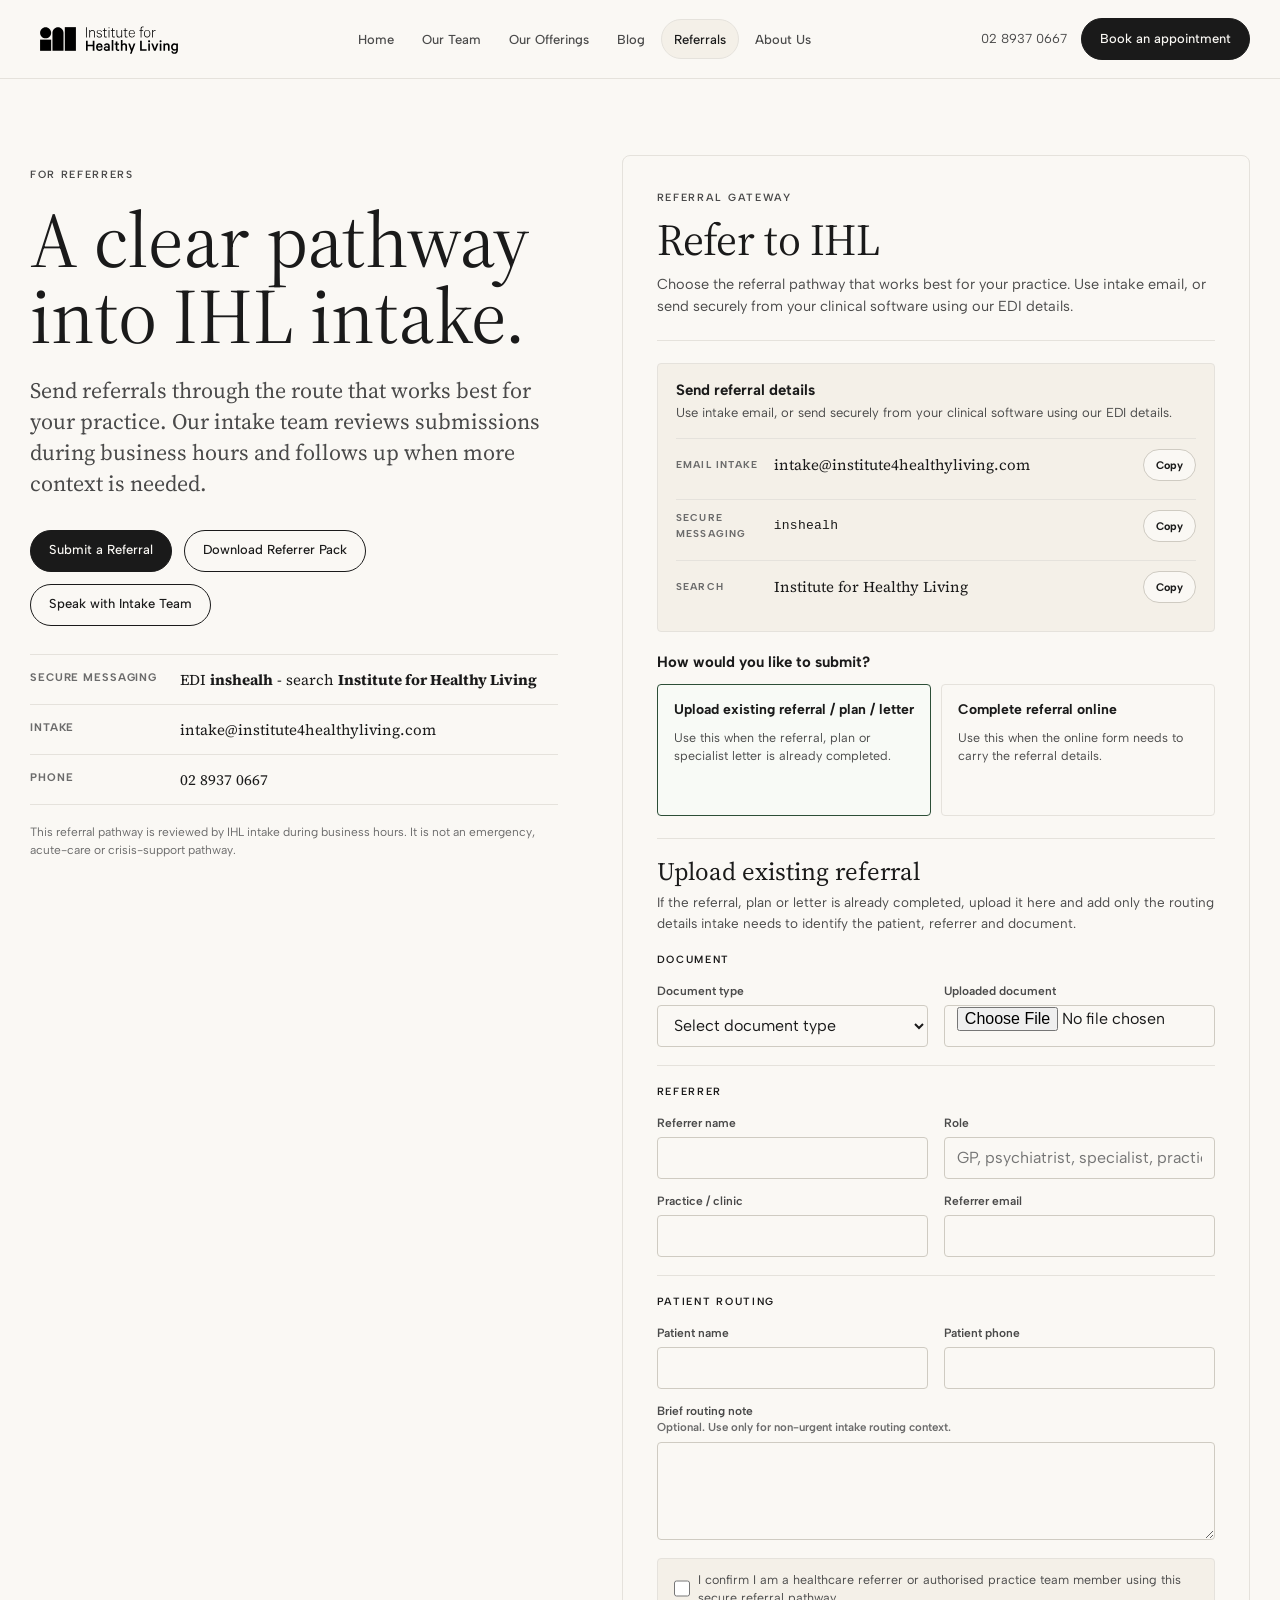
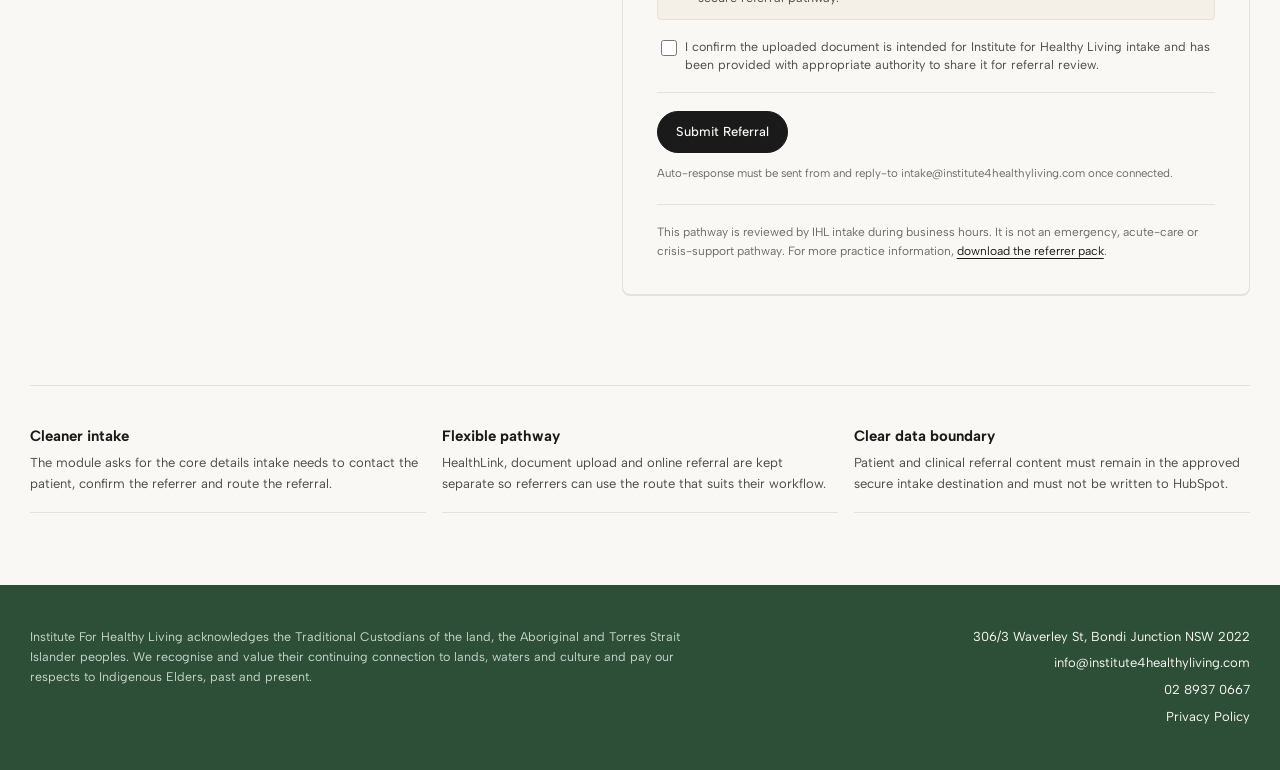
==== commit 12f343d2: "Clarify secure referral workflow" ====
--- a/index.html
+++ b/index.html
@@ -881,19 +881,21 @@
         <div class="route-options" role="tablist" aria-label="Referral submission route">
           <button class="route-option is-active" type="button" role="tab" aria-selected="true" aria-controls="upload-form" id="upload-tab" data-route="upload">
             <strong>Upload existing referral / plan / letter</strong>
-            <span>MHTP · EDTP · CDM · PAMP · Psychiatrist / Paediatrician Referral Letter.</span>
+            <span>Use this when the referral, plan or specialist letter is already completed.</span>
           </button>
           <button class="route-option" type="button" role="tab" aria-selected="false" aria-controls="online-form" id="online-tab" data-route="online">
             <strong>Complete referral online</strong>
-            <span>Use this if you do not have a separate document ready and want the online form to carry the referral details.</span>
+            <span>Use this when the online form needs to carry the referral details.</span>
           </button>
         </div>
       </div>
 
       <form class="route-form is-active" id="upload-form" data-route-form="upload" aria-labelledby="upload-heading" novalidate>
+        <input type="hidden" name="submission_route" value="upload_existing_document" />
+        <input type="hidden" name="security_label" value="confidential_referral_intake" />
         <div class="form-intro">
           <h3 id="upload-heading">Upload existing referral</h3>
-          <p>Upload the existing referral document and add the routing details intake needs to contact the patient and referrer.</p>
+          <p>If the referral, plan or letter is already completed, upload it here and add only the routing details intake needs to identify the patient, referrer and document.</p>
         </div>
 
         <div class="form-section">
@@ -954,11 +956,11 @@
 
         <label class="security-row">
           <input type="checkbox" name="human_check" required />
-          <span>I confirm I am a healthcare referrer or authorised practice team member submitting this referral for routine intake review.</span>
+          <span>I confirm I am a healthcare referrer or authorised practice team member using this secure referral pathway.</span>
         </label>
         <label class="ack">
           <input type="checkbox" name="acknowledgement" required />
-          <span>I confirm this submission is for routine intake review and that the uploaded document is intended for Institute for Healthy Living intake.</span>
+          <span>I confirm the uploaded document is intended for Institute for Healthy Living intake and has been provided with appropriate authority to share it for referral review.</span>
         </label>
         <div class="hp" aria-hidden="true">
           <label>Leave blank <input type="text" name="website" tabindex="-1" autocomplete="off" /></label>
@@ -971,9 +973,12 @@
       </form>
 
       <form class="route-form" id="online-form" data-route-form="online" aria-labelledby="online-heading" novalidate>
+        <input type="hidden" name="submission_route" value="complete_referral_online" />
+        <input type="hidden" name="security_label" value="confidential_referral_intake" />
+        <input type="hidden" name="signature_timestamp_local" data-signature-timestamp />
         <div class="form-intro">
           <h3 id="online-heading">Complete referral online</h3>
-          <p>Use this option when you want to complete the referral details online.</p>
+          <p>Use this option when you want the secure online form to carry the referral details.</p>
         </div>
 
         <div class="form-section">
@@ -1090,16 +1095,17 @@
           <div class="field full">
             <label for="online-signature">Typed / electronic signature</label>
             <input id="online-signature" name="signature" type="text" required />
+            <small>By typing your name, you electronically sign this referral. The secure intake workflow records the submission date and time.</small>
           </div>
         </div>
 
         <label class="security-row">
           <input type="checkbox" name="human_check" required />
-          <span>I confirm I am a healthcare referrer or authorised practice team member submitting this referral for routine intake review.</span>
+          <span>I confirm I am a healthcare referrer or authorised practice team member using this secure referral pathway.</span>
         </label>
         <label class="ack">
           <input type="checkbox" name="acknowledgement" required />
-          <span>I confirm this referral is intended for routine intake review and that the information provided is accurate to the best of my knowledge.</span>
+          <span>I confirm this referral is intended for Institute for Healthy Living intake and that the information provided is accurate to the best of my knowledge.</span>
         </label>
         <div class="hp" aria-hidden="true">
           <label>Leave blank <input type="text" name="website" tabindex="-1" autocomplete="off" /></label>
@@ -1204,6 +1210,11 @@
           return;
         }
 
+        var signatureTimestamp = form.querySelector('[data-signature-timestamp]');
+        if (signatureTimestamp) {
+          signatureTimestamp.value = new Date().toISOString();
+        }
+
         if (!form.checkValidity()) {
           form.reportValidity();
           return;
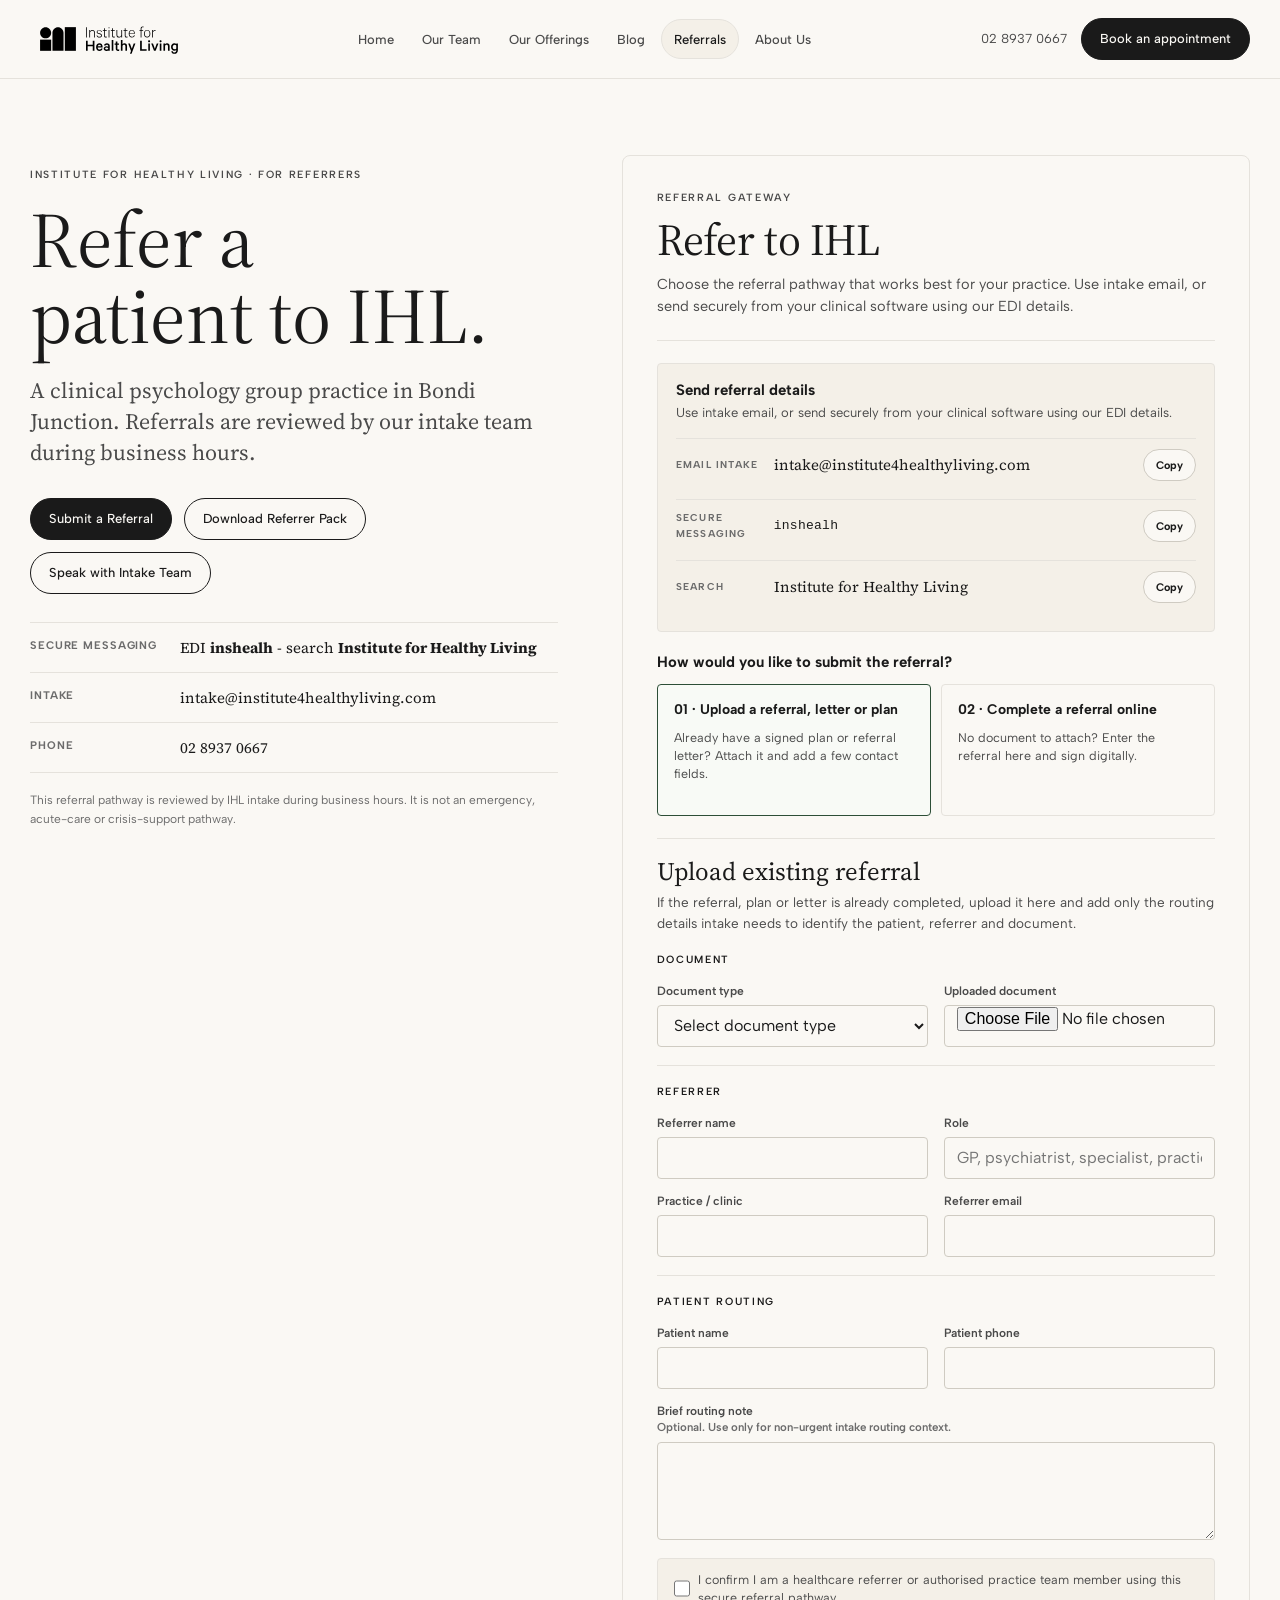
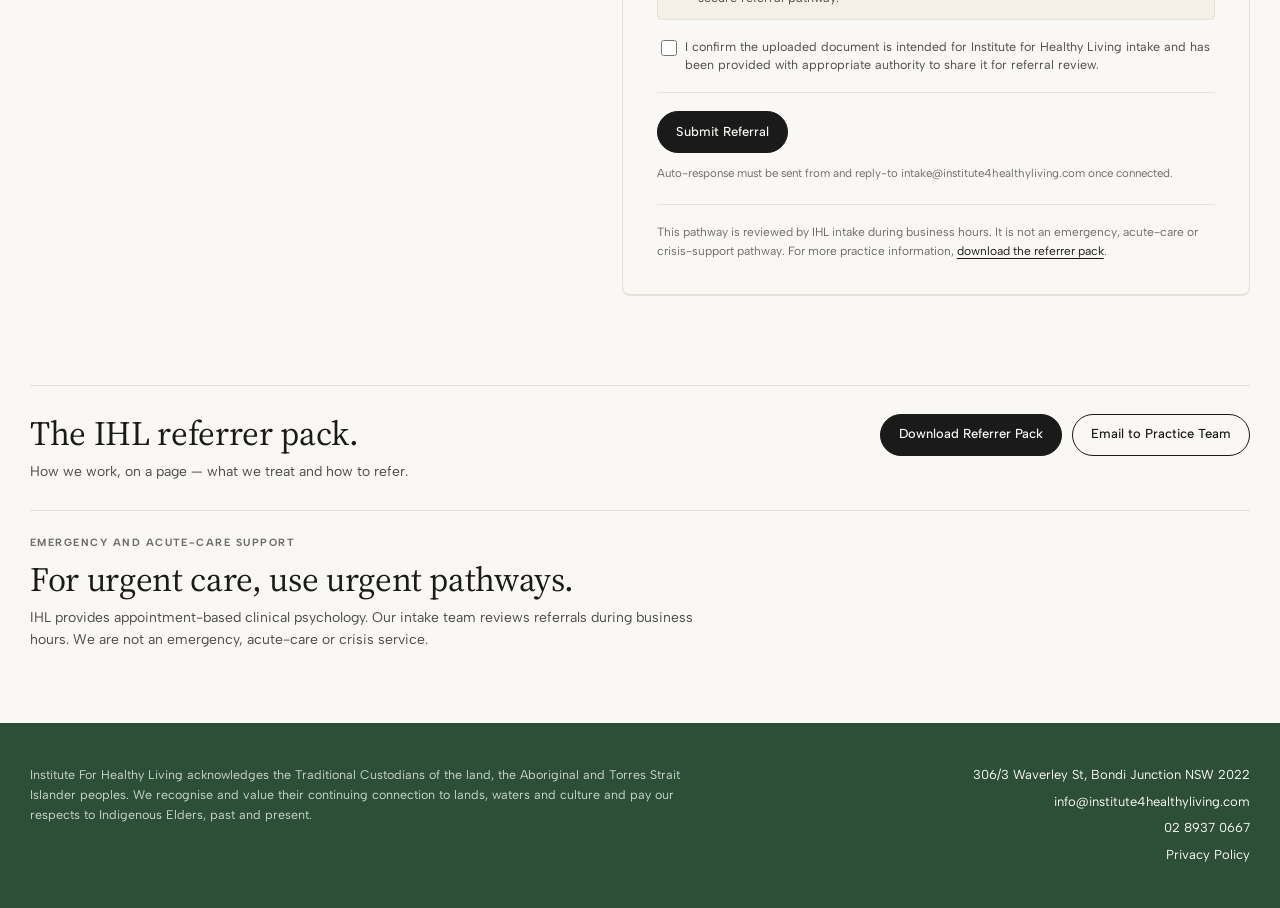
==== commit 7cecfd3a: "Align referral gateway with latest MVP design" ====
--- a/index.html
+++ b/index.html
@@ -5,6 +5,7 @@
 <meta name="viewport" content="width=device-width, initial-scale=1" />
 <title>Referrals | Institute for Healthy Living</title>
 <meta name="description" content="Refer to the Institute for Healthy Living through HealthLink, by uploading an existing referral or plan, or by completing the online referral pathway." />
+<link rel="icon" type="image/png" href="IHL_Logomark_Green.png" />
 <link rel="stylesheet" href="colors_and_type.css" />
 <style>
   html, body { margin: 0; background: var(--ihl-paper); }
@@ -645,31 +646,55 @@
     text-underline-offset: 3px;
   }
 
-  .support-section {
+  .pack-section {
     padding: 0 0 72px;
   }
-  .support-grid {
-    display: grid;
-    grid-template-columns: repeat(3, minmax(0, 1fr));
-    gap: 16px;
+  .pack-grid {
+    display: grid;
+    grid-template-columns: minmax(0, 1fr) auto;
+    gap: 24px;
+    align-items: start;
     border-top: 1px solid var(--ihl-rule);
-    padding-top: 24px;
-  }
-  .support-item {
-    padding: 18px 0;
+    padding: 28px 0;
     border-bottom: 1px solid var(--ihl-rule);
   }
-  .support-item h3 {
-    margin: 0 0 8px;
-    color: var(--ihl-ink);
-    font-size: 15px;
+  .pack-content {
+    display: grid;
+    gap: 8px;
+  }
+  .pack-content h2,
+  .emergency-boundary h2 {
+    margin: 0;
+    font-family: var(--serif);
+    font-size: clamp(26px, 3vw, 34px);
+    font-weight: 400;
+    line-height: 1.15;
+    color: var(--ihl-ink);
+  }
+  .pack-content p,
+  .emergency-boundary p {
+    margin: 0;
+    color: var(--ihl-ink-soft);
+    font-size: 14px;
+    line-height: 1.55;
+  }
+  .pack-actions {
+    display: flex;
+    flex-wrap: wrap;
+    justify-content: flex-end;
+    gap: 10px;
+  }
+  .emergency-boundary {
+    display: grid;
+    gap: 8px;
+    padding: 24px 0 0;
+  }
+  .emergency-boundary .boundary-label {
+    color: var(--ihl-ink-mute);
+    font-size: 10.5px;
     font-weight: 700;
-  }
-  .support-item p {
-    margin: 0;
-    color: var(--ihl-ink-soft);
-    font-size: 13px;
-    line-height: 1.55;
+    letter-spacing: 0.14em;
+    text-transform: uppercase;
   }
 
   .site-footer {
@@ -733,7 +758,7 @@
     }
     .route-options,
     .form-section,
-    .support-grid,
+    .pack-grid,
     .footer-inner {
       grid-template-columns: 1fr;
     }
@@ -745,6 +770,7 @@
     }
     .copy-btn { justify-self: start; }
     .check-grid { grid-template-columns: 1fr; }
+    .pack-actions { justify-content: flex-start; }
     .footer-links { justify-items: start; }
   }
 </style>
@@ -815,13 +841,13 @@
 <main id="main" class="page">
   <section class="hero-grid" aria-labelledby="page-title">
     <div class="intro">
-      <div class="eyebrow">For referrers</div>
-      <h1 id="page-title">A clear pathway into IHL intake.</h1>
-      <p class="lede">Send referrals through the route that works best for your practice. Our intake team reviews submissions during business hours and follows up when more context is needed.</p>
+      <div class="eyebrow">Institute for Healthy Living · For referrers</div>
+      <h1 id="page-title">Refer a patient to IHL.</h1>
+      <p class="lede">A clinical psychology group practice in Bondi Junction. Referrals are reviewed by our intake team during business hours.</p>
 
       <div class="intro-actions">
         <a class="button-primary" href="#referral-module">Submit a Referral</a>
-        <a class="button-secondary" href="referrer-pack.pdf" download>Download Referrer Pack</a>
+        <a class="button-secondary" href="referrer-pack.pdf" download data-ihl="pack-download">Download Referrer Pack</a>
         <a class="button-secondary" href="tel:+61289370667">Speak with Intake Team</a>
       </div>
 
@@ -877,15 +903,15 @@
       </div>
 
       <div class="route-selector" aria-labelledby="route-title">
-        <h3 id="route-title">How would you like to submit?</h3>
+        <h3 id="route-title">How would you like to submit the referral?</h3>
         <div class="route-options" role="tablist" aria-label="Referral submission route">
           <button class="route-option is-active" type="button" role="tab" aria-selected="true" aria-controls="upload-form" id="upload-tab" data-route="upload">
-            <strong>Upload existing referral / plan / letter</strong>
-            <span>Use this when the referral, plan or specialist letter is already completed.</span>
+            <strong>01 · Upload a referral, letter or plan</strong>
+            <span>Already have a signed plan or referral letter? Attach it and add a few contact fields.</span>
           </button>
           <button class="route-option" type="button" role="tab" aria-selected="false" aria-controls="online-form" id="online-tab" data-route="online">
-            <strong>Complete referral online</strong>
-            <span>Use this when the online form needs to carry the referral details.</span>
+            <strong>02 · Complete a referral online</strong>
+            <span>No document to attach? Enter the referral here and sign digitally.</span>
           </button>
         </div>
       </div>
@@ -1118,25 +1144,26 @@
       </form>
 
       <div class="module-footer">
-        This pathway is reviewed by IHL intake during business hours. It is not an emergency, acute-care or crisis-support pathway. For more practice information, <a href="referrer-pack.pdf" download>download the referrer pack</a>.
+        This pathway is reviewed by IHL intake during business hours. It is not an emergency, acute-care or crisis-support pathway. For more practice information, <a href="referrer-pack.pdf" download data-ihl="pack-download">download the referrer pack</a>.
       </div>
     </section>
   </section>
 
-  <section class="support-section" aria-label="Supporting referral information">
-    <div class="support-grid">
-      <article class="support-item">
-        <h3>Cleaner intake</h3>
-        <p>The module asks for the core details intake needs to contact the patient, confirm the referrer and route the referral.</p>
-      </article>
-      <article class="support-item">
-        <h3>Flexible pathway</h3>
-        <p>HealthLink, document upload and online referral are kept separate so referrers can use the route that suits their workflow.</p>
-      </article>
-      <article class="support-item">
-        <h3>Clear data boundary</h3>
-        <p>Patient and clinical referral content must remain in the approved secure intake destination and must not be written to HubSpot.</p>
-      </article>
+  <section class="pack-section" aria-label="Referrer pack and pathway notes">
+    <div class="pack-grid">
+      <div class="pack-content">
+        <h2>The IHL referrer pack.</h2>
+        <p>How we work, on a page — what we treat and how to refer.</p>
+      </div>
+      <div class="pack-actions">
+        <a class="button-primary" href="referrer-pack.pdf" download data-ihl="pack-download">Download Referrer Pack</a>
+        <a class="button-secondary" href="mailto:?subject=IHL%20referrer%20information&body=Sharing%20the%20Institute%20for%20Healthy%20Living%20referral%20pathway%3A%0Ahttps%3A%2F%2Fwww.institute4healthyliving.com%2Freferrals">Email to Practice Team</a>
+      </div>
+    </div>
+    <div class="emergency-boundary">
+      <div class="boundary-label">Emergency and acute-care support</div>
+      <h2>For urgent care, use urgent pathways.</h2>
+      <p>IHL provides appointment-based clinical psychology. Our intake team reviews referrals during business hours. We are not an emergency, acute-care or crisis service.</p>
     </div>
   </section>
 </main>
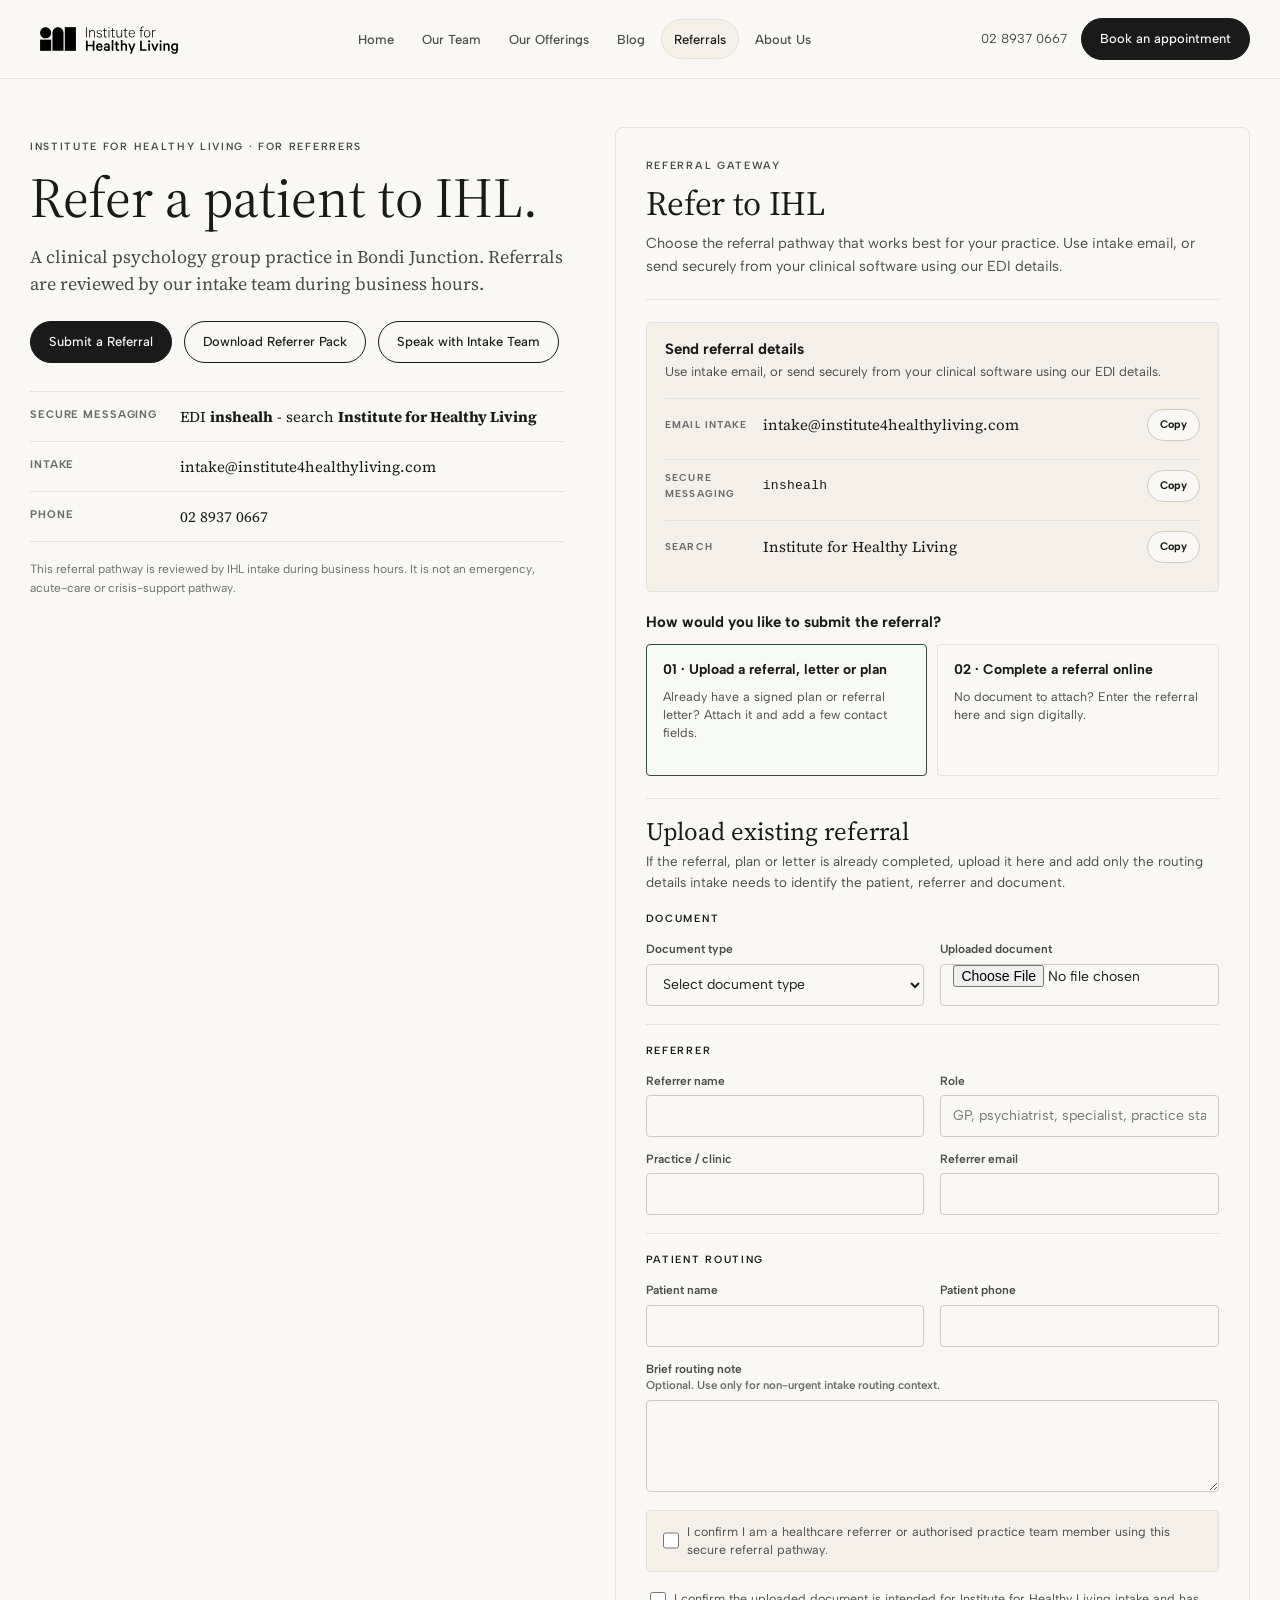
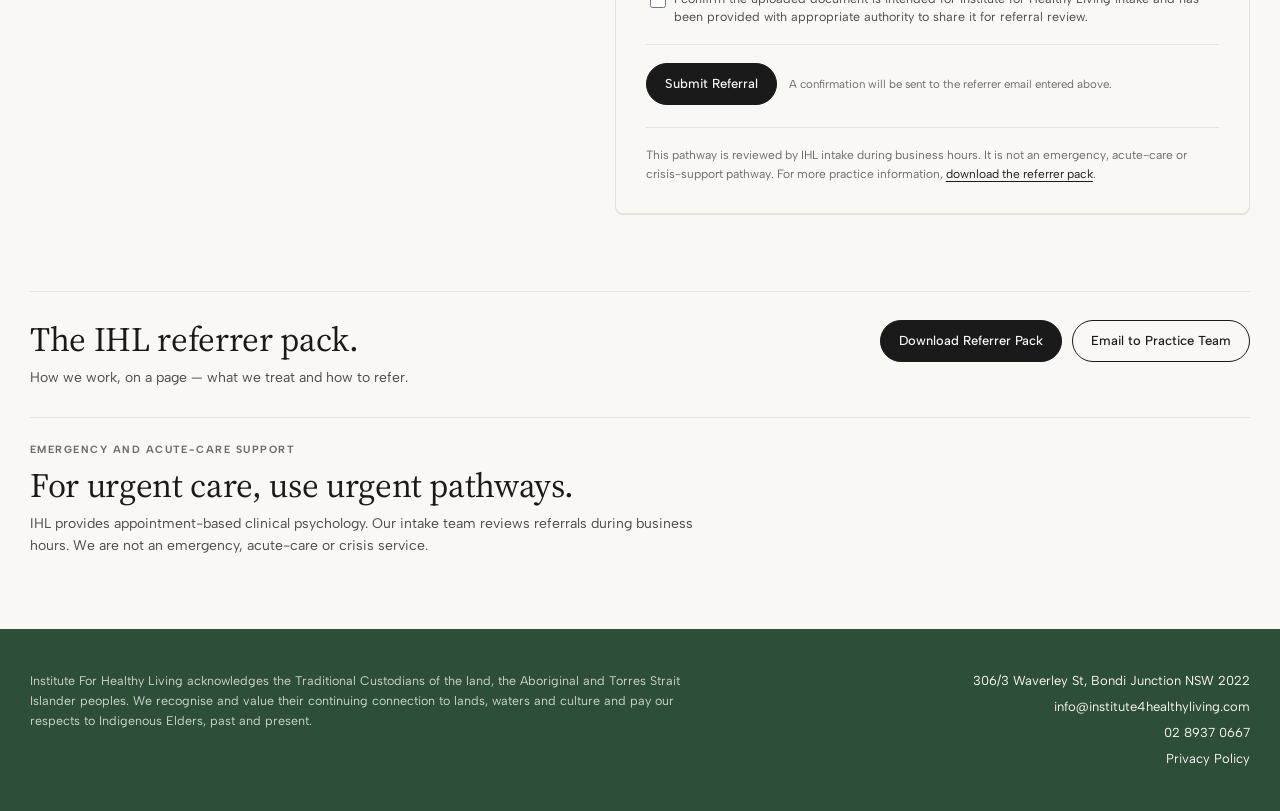
==== commit 4cf1b990: "Polish referral gateway for launch" ====
--- a/index.html
+++ b/index.html
@@ -9,7 +9,12 @@
 <link rel="stylesheet" href="colors_and_type.css" />
 <style>
   html, body { margin: 0; background: var(--ihl-paper); }
-  body { font-family: var(--sans); color: var(--ihl-ink); }
+  body {
+    font-family: var(--sans);
+    color: var(--ihl-ink);
+    font-size: 16px;
+    line-height: 1.55;
+  }
   a { color: inherit; }
   button, input, select, textarea { font: inherit; }
   button { cursor: pointer; }
@@ -228,9 +233,9 @@
   .hero-grid {
     display: grid;
     grid-template-columns: minmax(0, 0.84fr) minmax(420px, 1fr);
-    gap: clamp(36px, 5vw, 72px);
+    gap: clamp(28px, 4vw, 56px);
     align-items: start;
-    padding: clamp(40px, 6vw, 76px) 0 clamp(56px, 7vw, 92px);
+    padding: clamp(30px, 4vw, 48px) 0 clamp(48px, 6vw, 78px);
   }
   .intro {
     padding-top: 12px;
@@ -246,19 +251,19 @@
   }
   .intro h1 {
     max-width: 620px;
-    margin: 18px 0 20px;
+    margin: 14px 0 18px;
     font-family: var(--serif);
-    font-size: clamp(46px, 7vw, 78px);
+    font-size: clamp(36px, 4.4vw, 56px);
     font-weight: 400;
-    line-height: 0.98;
+    line-height: 1.02;
     letter-spacing: 0;
   }
   .intro .lede {
     max-width: 560px;
-    margin: 0 0 30px;
+    margin: 0 0 24px;
     font-family: var(--serif);
-    font-size: clamp(18px, 2vw, 22px);
-    line-height: 1.42;
+    font-size: clamp(16px, 1.4vw, 19px);
+    line-height: 1.48;
     color: var(--ihl-ink-soft);
   }
   .intro-actions {
@@ -312,7 +317,7 @@
     background: var(--ihl-paper);
     border: 1px solid var(--ihl-rule);
     border-radius: var(--r-3);
-    padding: clamp(22px, 3.2vw, 34px);
+    padding: clamp(20px, 2.7vw, 30px);
     box-shadow: 0 1px 0 var(--ihl-rule);
   }
   .module-head {
@@ -325,8 +330,8 @@
     margin: 0;
     font-family: var(--serif);
     font-weight: 400;
-    font-size: clamp(30px, 4vw, 44px);
-    line-height: 1.05;
+    font-size: clamp(26px, 2.7vw, 34px);
+    line-height: 1.12;
   }
   .module-head p {
     max-width: 560px;
@@ -433,6 +438,8 @@
     border-radius: var(--r-2);
     background: var(--ihl-paper);
     color: var(--ihl-ink);
+    font-size: 14px;
+    line-height: 1.4;
     text-align: left;
   }
   .route-option:hover,
@@ -518,6 +525,8 @@
     border-radius: var(--r-2);
     background: var(--ihl-paper);
     color: var(--ihl-ink);
+    font-size: 14px;
+    line-height: 1.4;
   }
   input,
   select {
@@ -751,10 +760,76 @@
     }
     .brand img { width: 138px; }
     .hero-grid {
-      padding: 32px 0 56px;
+      gap: 18px;
+      padding: 22px 0 48px;
     }
     .intro h1 {
-      font-size: 42px;
+      font-size: 34px;
+    }
+    .intro .lede {
+      font-size: 16px;
+      margin-bottom: 18px;
+    }
+    .intro-actions {
+      gap: 8px;
+      margin-bottom: 12px;
+    }
+    .intro-actions .button-primary,
+    .intro-actions .button-secondary {
+      min-height: 38px;
+      padding: 0 14px;
+    }
+    .quiet-list,
+    .boundary-note {
+      display: none;
+    }
+    .module-head h2 {
+      font-size: 27px;
+    }
+    .module-head {
+      gap: 8px;
+      padding-bottom: 16px;
+    }
+    .module-head p {
+      font-size: 13px;
+    }
+    .referral-details-top p {
+      display: none;
+    }
+    .referral-details-top h3 {
+      font-size: 14px;
+    }
+    .referral-details-strip {
+      margin: 14px 0;
+      padding: 12px;
+    }
+    .referral-details-top {
+      margin-bottom: 4px;
+    }
+    .referral-details-grid {
+      gap: 0;
+    }
+    .utility-row {
+      grid-template-columns: minmax(0, 1fr) auto;
+      gap: 4px 10px;
+      padding: 7px 0;
+    }
+    .utility-label {
+      grid-column: 1 / -1;
+      font-size: 9px;
+    }
+    .utility-value {
+      font-size: 14px;
+    }
+    .utility-value.mono {
+      font-size: 13px;
+    }
+    .copy-btn {
+      min-height: 28px;
+      padding: 0 10px;
+    }
+    .form-intro h3 {
+      font-size: 22px;
     }
     .route-options,
     .form-section,
@@ -763,8 +838,7 @@
       grid-template-columns: 1fr;
     }
     .route-option { min-height: auto; }
-    .quiet-row,
-    .utility-row {
+    .quiet-row {
       grid-template-columns: 1fr;
       gap: 6px;
     }
@@ -994,7 +1068,7 @@
         <div class="form-status" role="alert"></div>
         <div class="form-actions">
           <button class="button-primary" type="submit">Submit Referral</button>
-          <span class="form-meta">Auto-response must be sent from and reply-to intake@institute4healthyliving.com once connected.</span>
+          <span class="form-meta">A confirmation will be sent to the referrer email entered above.</span>
         </div>
       </form>
 
@@ -1139,7 +1213,7 @@
         <div class="form-status" role="alert"></div>
         <div class="form-actions">
           <button class="button-primary" type="submit">Submit Referral</button>
-          <span class="form-meta">Patient and clinical content must go only to the approved secure intake destination, never HubSpot.</span>
+          <span class="form-meta">Referral information is submitted securely to IHL intake.</span>
         </div>
       </form>
 
--- a/colors_and_type.css
+++ b/colors_and_type.css
@@ -53,9 +53,9 @@
   --accent:            var(--ihl-cream);
 
   /* ---------- Type families ---------- */
-  --serif:  "Source Serif 4", "Family", "Tiempos Text", "GT Sectra",
+  --serif:  "Family", "Source Serif 4", "Tiempos Text", "GT Sectra",
             Georgia, "Times New Roman", serif;
-  --sans:   "Albert Sans", "Calibre", "Inter", -apple-system, BlinkMacSystemFont,
+  --sans:   "Calibre", "Albert Sans", "Inter", -apple-system, BlinkMacSystemFont,
             "Segoe UI", Roboto, "Helvetica Neue", Arial, sans-serif;
   --mono:   "JetBrains Mono", ui-monospace, SFMono-Regular, Menlo, Consolas, monospace;
 
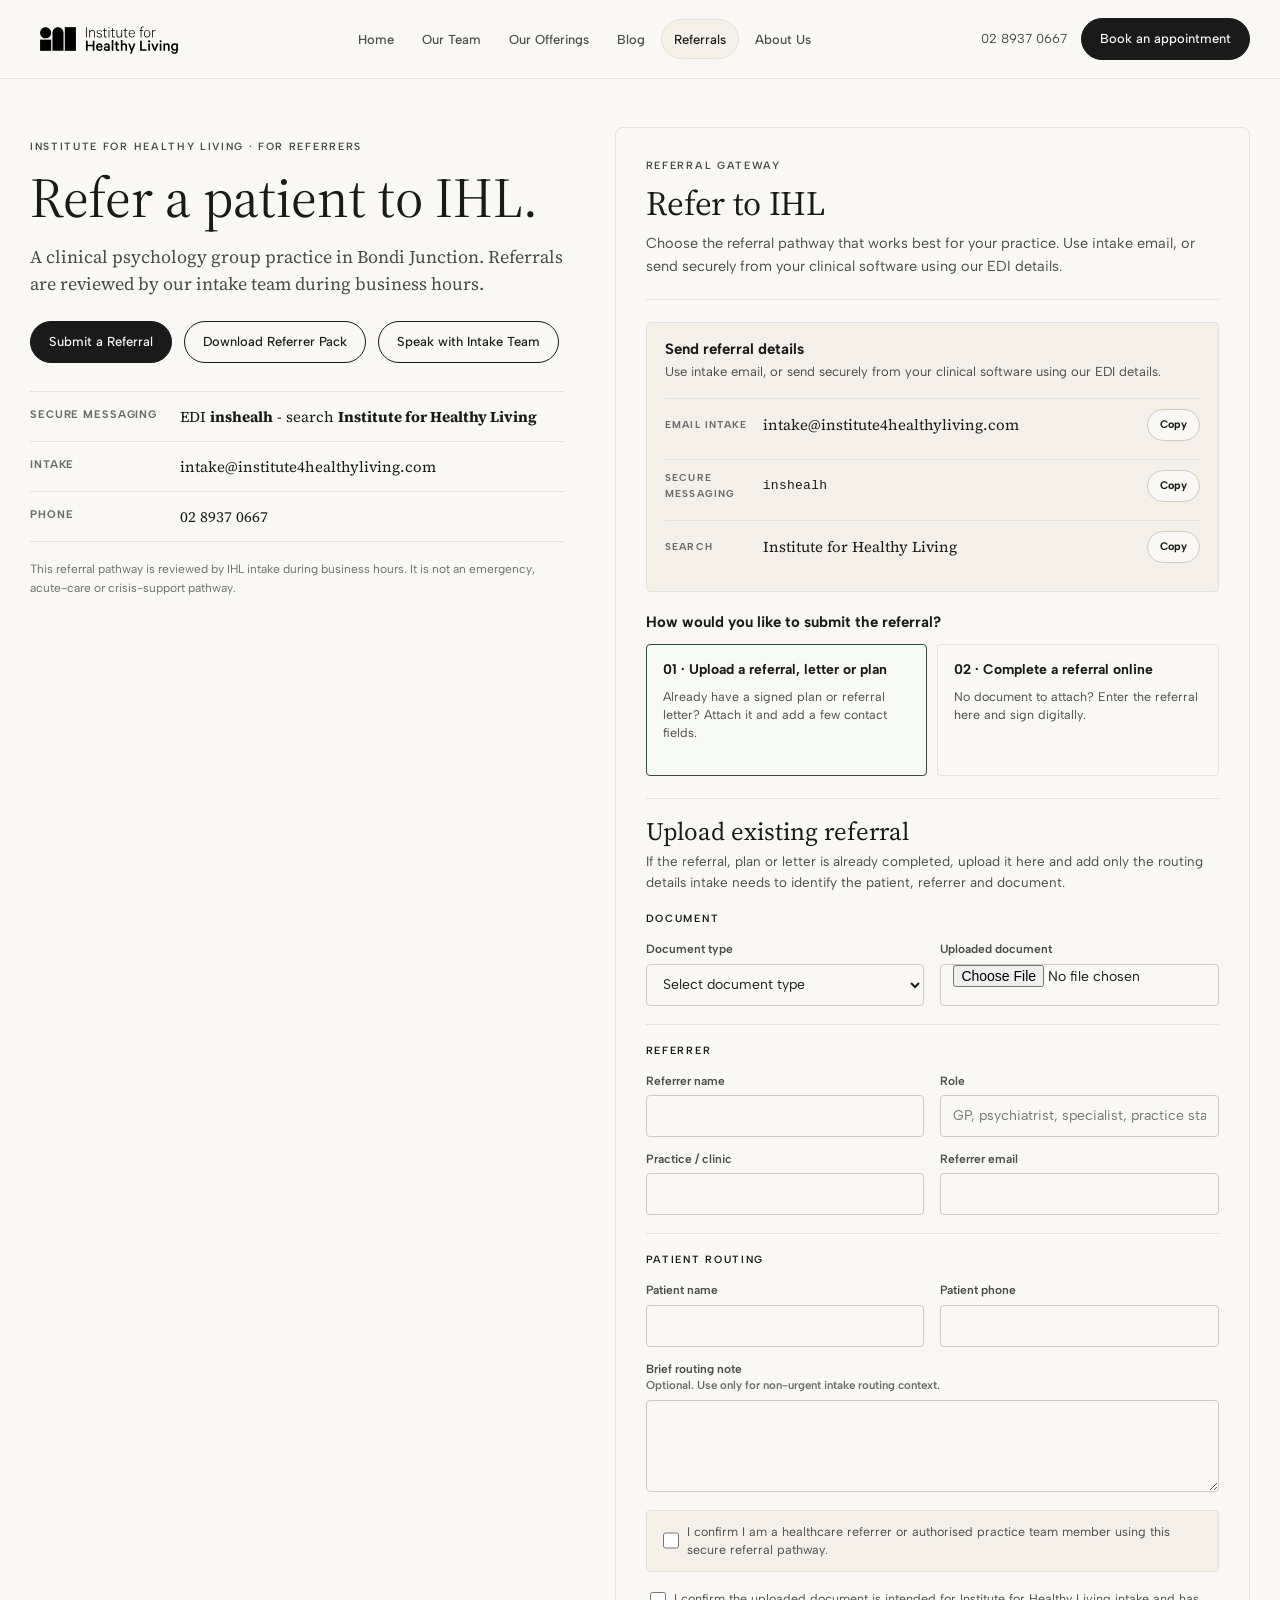
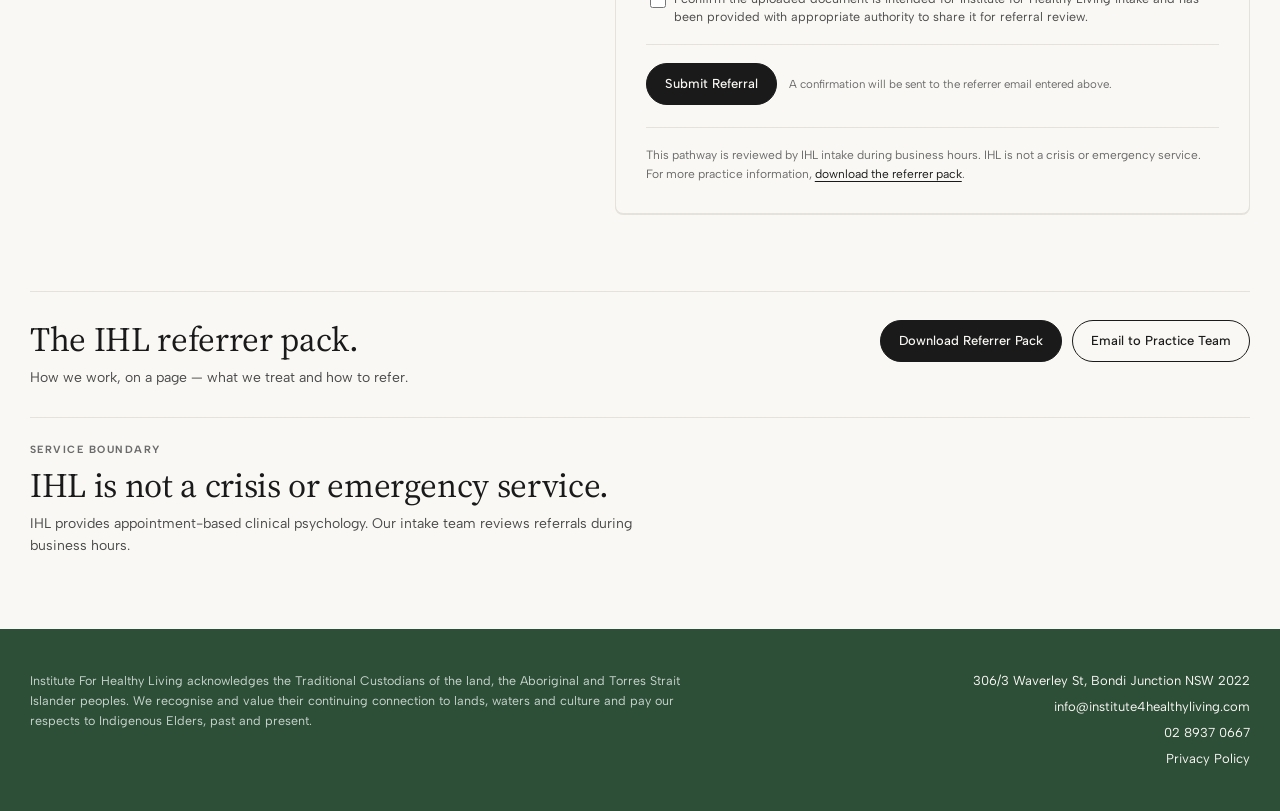
==== commit a20e67db: "Update referrals pack and pathway copy" ====
--- a/index.html
+++ b/index.html
@@ -632,14 +632,7 @@
     color: var(--ihl-ink-soft);
   }
   .hp {
-    position: fixed;
-    left: 0;
-    top: 0;
-    width: 1px;
-    height: 1px;
-    opacity: 0;
-    pointer-events: none;
-    overflow: hidden;
+    display: none !important;
   }
   .module-footer {
     margin-top: 22px;
@@ -761,7 +754,10 @@
     .brand img { width: 138px; }
     .hero-grid {
       gap: 18px;
-      padding: 22px 0 48px;
+      padding: 10px 0 48px;
+    }
+    .intro {
+      padding-top: 0;
     }
     .intro h1 {
       font-size: 34px;
@@ -1130,7 +1126,7 @@
             <div class="check-grid" data-required-group="therapy_type">
               <label class="check-card"><input type="checkbox" name="therapy_type" value="Individual" /> Individual</label>
               <label class="check-card"><input type="checkbox" name="therapy_type" value="Couples" /> Couples</label>
-              <label class="check-card"><input type="checkbox" name="therapy_type" value="Family" /> Family</label>
+              <label class="check-card"><input type="checkbox" name="therapy_type" value="Parenting / family context" /> Parenting / family context</label>
               <label class="check-card"><input type="checkbox" name="therapy_type" value="Group" /> Group</label>
             </div>
           </div>
@@ -1218,7 +1214,7 @@
       </form>
 
       <div class="module-footer">
-        This pathway is reviewed by IHL intake during business hours. It is not an emergency, acute-care or crisis-support pathway. For more practice information, <a href="referrer-pack.pdf" download data-ihl="pack-download">download the referrer pack</a>.
+        This pathway is reviewed by IHL intake during business hours. IHL is not a crisis or emergency service. For more practice information, <a href="referrer-pack.pdf" download data-ihl="pack-download">download the referrer pack</a>.
       </div>
     </section>
   </section>
@@ -1235,9 +1231,9 @@
       </div>
     </div>
     <div class="emergency-boundary">
-      <div class="boundary-label">Emergency and acute-care support</div>
-      <h2>For urgent care, use urgent pathways.</h2>
-      <p>IHL provides appointment-based clinical psychology. Our intake team reviews referrals during business hours. We are not an emergency, acute-care or crisis service.</p>
+      <div class="boundary-label">Service boundary</div>
+      <h2>IHL is not a crisis or emergency service.</h2>
+      <p>IHL provides appointment-based clinical psychology. Our intake team reviews referrals during business hours.</p>
     </div>
   </section>
 </main>
